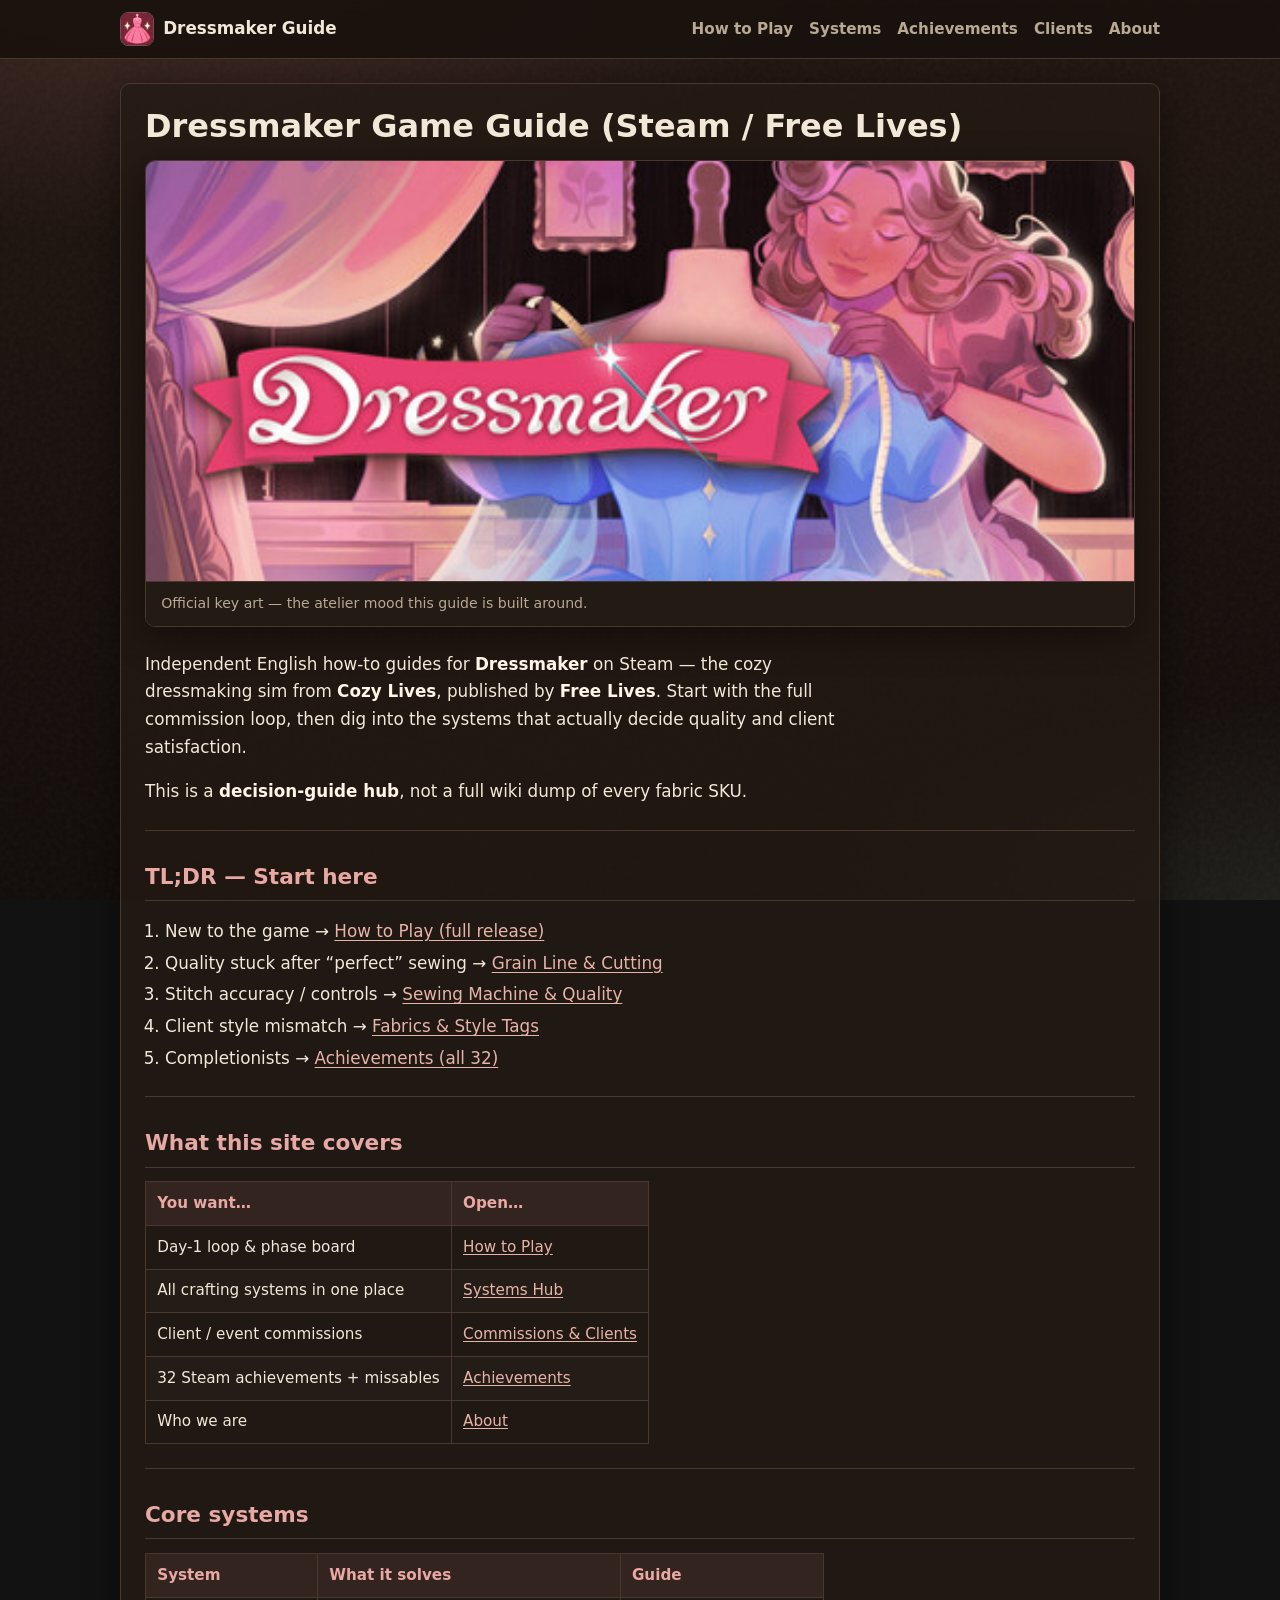
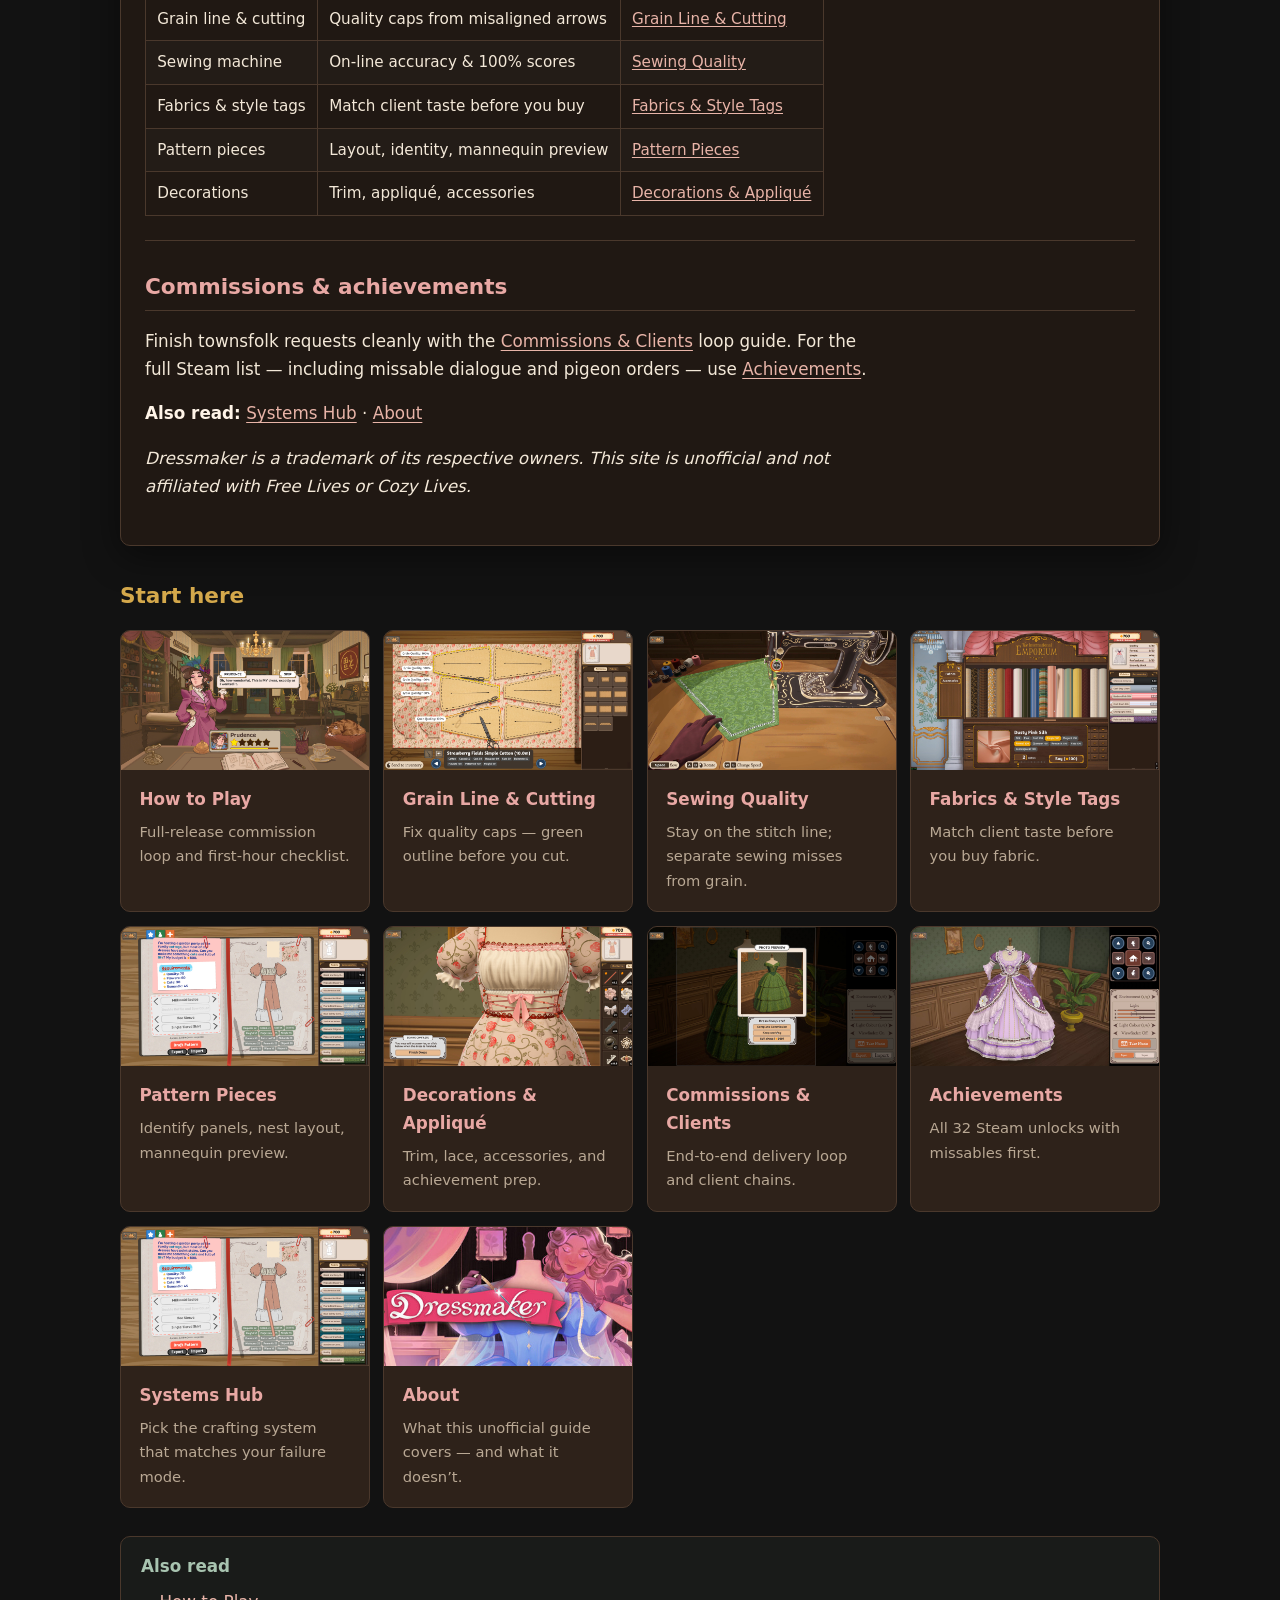
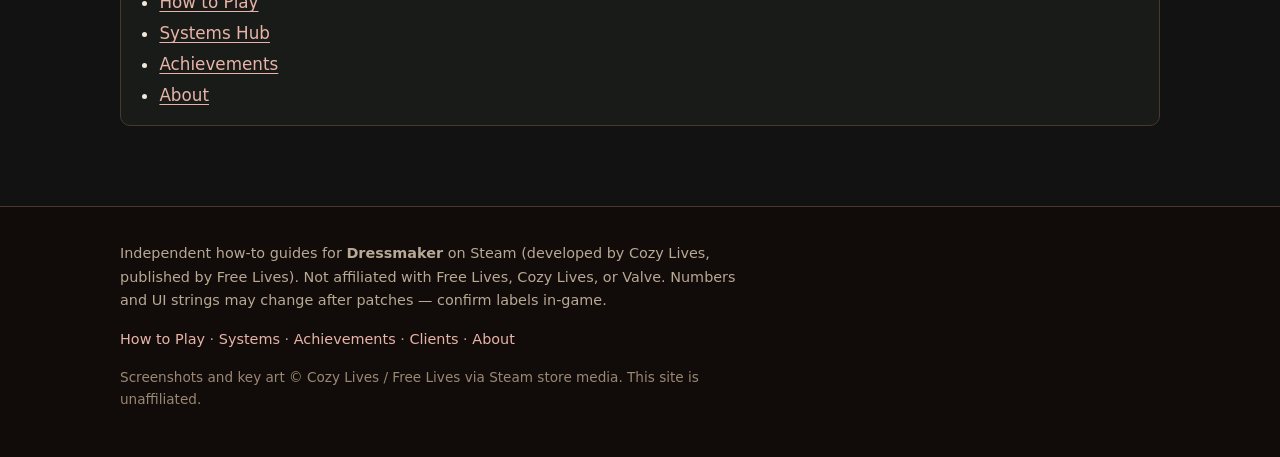
==== index.html @ 1a411343 "Publish Dressmaker Guide Day0 static site 11 content pages + assets for Cloudflare Pages (root outpu" ====
<!DOCTYPE html>

<html lang="en">
<head>
<meta charset="utf-8"/>
<meta content="width=device-width, initial-scale=1" name="viewport"/>
<title>Dressmaker Game Guide — How to Play, Grain, Quality &amp; Achievements (Steam)</title>
<meta content="Independent English how-to guides for Dressmaker on Steam (Free Lives / Cozy Lives): commission loop, grain, sewing quality, fabrics, patterns, decorations, and all 32 achievements." name="description"/>
<link href="https://dressmaker.local/" rel="canonical"/>
<meta content="Dressmaker Game Guide — How to Play, Grain, Quality &amp; Achievements (Steam)" property="og:title"/>
<meta content="Independent English how-to guides for Dressmaker on Steam (Free Lives / Cozy Lives): commission loop, grain, sewing quality, fabrics, patterns, decorations, and all 32 achievements." property="og:description"/>
<meta content="website" property="og:type"/>
<meta content="https://dressmaker.local/" property="og:url"/>
<meta content="summary" name="twitter:card"/>
<meta content="Dressmaker Game Guide — How to Play, Grain, Quality &amp; Achievements (Steam)" name="twitter:title"/>
<meta content="Independent English how-to guides for Dressmaker on Steam (Free Lives / Cozy Lives): commission loop, grain, sewing quality, fabrics, patterns, decorations, and all 32 achievements." name="twitter:description"/>
<meta content="index, follow" name="robots"/>
<link rel="icon" href="/favicon.ico" sizes="any"/>
<link rel="icon" type="image/png" sizes="32x32" href="/assets/favicon-32.png"/>
<link rel="icon" type="image/png" sizes="16x16" href="/assets/favicon-16.png"/>
<link rel="apple-touch-icon" href="/apple-touch-icon.png"/>
<link href="assets/site.css" rel="stylesheet"/>
<script type="application/ld+json">{"@context":"https://schema.org","@type":"WebPage","name":"Dressmaker Game Guide — How to Play, Grain, Quality & Achievements (Steam)","description":"Independent English how-to guides for Dressmaker on Steam (Free Lives / Cozy Lives): commission loop, grain, sewing quality, fabrics, patterns, decorations, and all 32 achievements.","url":"https://dressmaker.local/","isPartOf":{"@type":"WebSite","name":"Dressmaker Guide","url":"https://dressmaker.local/"}}</script>
</head>
<body>
<a class="skip-link" href="#main">Skip to content</a>
<header class="site-header">
<div class="header-inner">
<a class="brand" href="/">
<img class="brand-mark" src="/assets/brand-mark.png" alt="" width="34" height="34" />
<span class="brand-name">Dressmaker Guide</span>
</a>
<input aria-hidden="true" class="nav-toggle" id="nav-toggle" type="checkbox"/>
<label aria-label="Menu" class="nav-toggle-btn" for="nav-toggle"><span></span></label>
<nav aria-label="Primary" class="primary-nav">
<a href="/dressmaker-how-to-play/">How to Play</a>
<a href="/dressmaker-systems/">Systems</a>
<a href="/dressmaker-achievements/">Achievements</a>
<a href="/dressmaker-commissions-clients/">Clients</a>
<a href="/about/">About</a>
</nav>
</div>
</header>
<main class="site-main home-main" id="main">
<article class="guide">
<h1>Dressmaker Game Guide (Steam / Free Lives)</h1><figure class="scene-figure">
<img alt="Dressmaker key art: a dressmaker measures a shimmering blue gown on a wooden mannequin in a cozy atelier" decoding="async" height="1080" loading="eager" src="/assets/media/header-keyart.jpg" width="1920"/>
<figcaption>Official key art — the atelier mood this guide is built around.</figcaption>
</figure>
<p>Independent English how-to guides for <strong>Dressmaker</strong> on Steam — the cozy dressmaking sim from <strong>Cozy Lives</strong>, published by <strong>Free Lives</strong>. Start with the full commission loop, then dig into the systems that actually decide quality and client satisfaction.</p>
<p>This is a <strong>decision-guide hub</strong>, not a full wiki dump of every fabric SKU.</p>
<hr/>
<h2>TL;DR — Start here</h2>
<ol>
<li>New to the game → <a href="/dressmaker-how-to-play/">How to Play (full release)</a></li>
<li>Quality stuck after “perfect” sewing → <a href="/dressmaker-grain-line-cutting/">Grain Line &amp; Cutting</a></li>
<li>Stitch accuracy / controls → <a href="/dressmaker-sewing-quality/">Sewing Machine &amp; Quality</a></li>
<li>Client style mismatch → <a href="/dressmaker-fabrics-style-tags/">Fabrics &amp; Style Tags</a></li>
<li>Completionists → <a href="/dressmaker-achievements/">Achievements (all 32)</a></li>
</ol>
<hr/>
<h2>What this site covers</h2>
<table>
<thead>
<tr>
<th>You want…</th>
<th>Open…</th>
</tr>
</thead>
<tbody>
<tr>
<td>Day-1 loop &amp; phase board</td>
<td><a href="/dressmaker-how-to-play/">How to Play</a></td>
</tr>
<tr>
<td>All crafting systems in one place</td>
<td><a href="/dressmaker-systems/">Systems Hub</a></td>
</tr>
<tr>
<td>Client / event commissions</td>
<td><a href="/dressmaker-commissions-clients/">Commissions &amp; Clients</a></td>
</tr>
<tr>
<td>32 Steam achievements + missables</td>
<td><a href="/dressmaker-achievements/">Achievements</a></td>
</tr>
<tr>
<td>Who we are</td>
<td><a href="/about/">About</a></td>
</tr>
</tbody>
</table>
<hr/>
<h2>Core systems</h2>
<table>
<thead>
<tr>
<th>System</th>
<th>What it solves</th>
<th>Guide</th>
</tr>
</thead>
<tbody>
<tr>
<td>Grain line &amp; cutting</td>
<td>Quality caps from misaligned arrows</td>
<td><a href="/dressmaker-grain-line-cutting/">Grain Line &amp; Cutting</a></td>
</tr>
<tr>
<td>Sewing machine</td>
<td>On-line accuracy &amp; 100% scores</td>
<td><a href="/dressmaker-sewing-quality/">Sewing Quality</a></td>
</tr>
<tr>
<td>Fabrics &amp; style tags</td>
<td>Match client taste before you buy</td>
<td><a href="/dressmaker-fabrics-style-tags/">Fabrics &amp; Style Tags</a></td>
</tr>
<tr>
<td>Pattern pieces</td>
<td>Layout, identity, mannequin preview</td>
<td><a href="/dressmaker-pattern-pieces/">Pattern Pieces</a></td>
</tr>
<tr>
<td>Decorations</td>
<td>Trim, appliqué, accessories</td>
<td><a href="/dressmaker-decorations-applique/">Decorations &amp; Appliqué</a></td>
</tr>
</tbody>
</table>
<hr/>
<h2>Commissions &amp; achievements</h2>
<p>Finish townsfolk requests cleanly with the <a href="/dressmaker-commissions-clients/">Commissions &amp; Clients</a> loop guide. For the full Steam list — including missable dialogue and pigeon orders — use <a href="/dressmaker-achievements/">Achievements</a>.</p>
<p><strong>Also read:</strong> <a href="/dressmaker-systems/">Systems Hub</a> · <a href="/about/">About</a></p>
<p><em>Dressmaker is a trademark of its respective owners. This site is unofficial and not affiliated with Free Lives or Cozy Lives.</em></p>
</article>
<section aria-label="Start here" class="start-here">
<h2 class="section-title">Start here</h2>
<div class="start-grid">
<a class="start-card" href="/dressmaker-how-to-play/"><span class="card-thumb"><img alt="" height="360" loading="lazy" src="/assets/media/ss-atelier-client.jpg" width="640"/></span><span class="card-body"><h3>How to Play</h3><p>Full-release commission loop and first-hour checklist.</p></span></a>
<a class="start-card" href="/dressmaker-grain-line-cutting/"><span class="card-thumb"><img alt="" height="360" loading="lazy" src="/assets/media/ss-cutting-table.jpg" width="640"/></span><span class="card-body"><h3>Grain Line &amp; Cutting</h3><p>Fix quality caps — green outline before you cut.</p></span></a>
<a class="start-card" href="/dressmaker-sewing-quality/"><span class="card-thumb"><img alt="" height="360" loading="lazy" src="/assets/media/ss-sewing-machine.jpg" width="640"/></span><span class="card-body"><h3>Sewing Quality</h3><p>Stay on the stitch line; separate sewing misses from grain.</p></span></a>
<a class="start-card" href="/dressmaker-fabrics-style-tags/"><span class="card-thumb"><img alt="" height="360" loading="lazy" src="/assets/media/ss-fabric-shop.jpg" width="640"/></span><span class="card-body"><h3>Fabrics &amp; Style Tags</h3><p>Match client taste before you buy fabric.</p></span></a>
<a class="start-card" href="/dressmaker-pattern-pieces/"><span class="card-thumb"><img alt="" height="360" loading="lazy" src="/assets/media/ss-sketchbook.jpg" width="640"/></span><span class="card-body"><h3>Pattern Pieces</h3><p>Identify panels, nest layout, mannequin preview.</p></span></a>
<a class="start-card" href="/dressmaker-decorations-applique/"><span class="card-thumb"><img alt="" height="360" loading="lazy" src="/assets/media/ss-decorations.jpg" width="640"/></span><span class="card-body"><h3>Decorations &amp; Appliqué</h3><p>Trim, lace, accessories, and achievement prep.</p></span></a>
<a class="start-card" href="/dressmaker-commissions-clients/"><span class="card-thumb"><img alt="" height="360" loading="lazy" src="/assets/media/ss-dress-complete.jpg" width="640"/></span><span class="card-body"><h3>Commissions &amp; Clients</h3><p>End-to-end delivery loop and client chains.</p></span></a>
<a class="start-card" href="/dressmaker-achievements/"><span class="card-thumb"><img alt="" height="360" loading="lazy" src="/assets/media/ss-mannequin-festive.jpg" width="640"/></span><span class="card-body"><h3>Achievements</h3><p>All 32 Steam unlocks with missables first.</p></span></a>
<a class="start-card" href="/dressmaker-systems/"><span class="card-thumb"><img alt="" height="360" loading="lazy" src="/assets/media/ss-sketchbook.jpg" width="640"/></span><span class="card-body"><h3>Systems Hub</h3><p>Pick the crafting system that matches your failure mode.</p></span></a>
<a class="start-card" href="/about/"><span class="card-thumb"><img alt="" height="360" loading="lazy" src="/assets/media/header-keyart.jpg" width="640"/></span><span class="card-body"><h3>About</h3><p>What this unofficial guide covers — and what it doesn’t.</p></span></a>
</div>
</section>
<aside aria-label="Also read" class="related">
<h2 class="related-title">Also read</h2>
<ul>
<li><a href="/dressmaker-how-to-play/">How to Play</a></li>
<li><a href="/dressmaker-systems/">Systems Hub</a></li>
<li><a href="/dressmaker-achievements/">Achievements</a></li>
<li><a href="/about/">About</a></li>
</ul>
</aside>
</main>
<footer class="site-footer">
<div class="footer-inner">
<p class="footer-disclaimer">
        Independent how-to guides for <strong>Dressmaker</strong> on Steam
        (developed by Cozy Lives, published by Free Lives).
        Not affiliated with Free Lives, Cozy Lives, or Valve.
        Numbers and UI strings may change after patches — confirm labels in-game.
      </p>
<p class="footer-links">
<a href="/dressmaker-how-to-play/">How to Play</a> ·
        <a href="/dressmaker-systems/">Systems</a> ·
        <a href="/dressmaker-achievements/">Achievements</a> ·
        <a href="/dressmaker-commissions-clients/">Clients</a> ·
        <a href="/about/">About</a>
</p>
<p class="footer-media">Screenshots and key art © Cozy Lives / Free Lives via Steam store media. This site is unaffiliated.</p>
</div>
</footer>
</body>
</html>
---- assets/site.css ----
/* Dressmaker Guide — cozy sewing atelier chrome (sampled from Steam media) */
:root {
  color-scheme: dark;
  --font: system-ui, -apple-system, "Segoe UI", Roboto, "Helvetica Neue", Arial, sans-serif;
  --mono: ui-monospace, "SF Mono", Consolas, monospace;
  /* Warm wood atelier night */
  --bg: #1a120e;
  --bg-elev: #241a14;
  --surface: #2e221a;
  /* Cream / linen text */
  --text: #f3e8d8;
  --muted: #b9a894;
  /* Wood trim */
  --border: #4a382c;
  /* Dusty rose / coral fabric */
  --accent: #c4787a;
  --accent-soft: #e8a8a4;
  /* Soft sage / plant / thread */
  --thread: #6f8f78;
  --thread-hot: #a8c4b0;
  /* Soft gold / brass / pin */
  --pin: #d4a84b;
  --gold: #c9a86c;
  --link: #e8b4a8;
  --link-hover: #ffd4c8;
  --radius: 10px;
  --wide: 1080px;
  --pad: 1.25rem;
  --header-h: 3.5rem;
  --shadow: 0 10px 36px rgba(0, 0, 0, 0.45);
}

*, *::before, *::after { box-sizing: border-box; }
html { scroll-behavior: smooth; }

body {
  margin: 0;
  font-family: var(--font);
  font-size: 1.05rem;
  line-height: 1.65;
  color: var(--text);
  background:
    radial-gradient(ellipse 100% 70% at 12% -10%, rgba(196, 120, 122, 0.22), transparent 52%),
    radial-gradient(ellipse 80% 50% at 100% 100%, rgba(111, 143, 120, 0.14), transparent 45%),
    linear-gradient(180deg, #221610 0%, var(--bg) 42%, #120c0a 100%);
  background-attachment: fixed;
  min-height: 100vh;
  -webkit-font-smoothing: antialiased;
}

/* soft linen grain */
body::before {
  content: "";
  position: fixed;
  inset: 0;
  pointer-events: none;
  z-index: 0;
  opacity: 0.04;
  background-image: url("data:image/svg+xml,%3Csvg viewBox='0 0 200 200' xmlns='http://www.w3.org/2000/svg'%3E%3Cfilter id='n'%3E%3CfeTurbulence type='fractalNoise' baseFrequency='0.85' numOctaves='4' stitchTiles='stitch'/%3E%3C/filter%3E%3Crect width='100%25' height='100%25' filter='url(%23n)'/%3E%3C/svg%3E");
}
body > * { position: relative; z-index: 1; }

a { color: var(--link); text-underline-offset: 0.15em; }
a:hover { color: var(--link-hover); }

.visually-hidden {
  position: absolute; width: 1px; height: 1px; padding: 0; margin: -1px;
  overflow: hidden; clip: rect(0,0,0,0); white-space: nowrap; border: 0;
}

.skip-link {
  position: absolute; left: 0.75rem; top: -3rem; z-index: 100;
  padding: 0.5rem 0.85rem; background: var(--pin); color: #1a1008;
  font-weight: 700; text-decoration: none; border-radius: 4px;
}
.skip-link:focus { top: 0.75rem; }

.site-header {
  position: sticky; top: 0; z-index: 50;
  background: rgba(26, 18, 14, 0.92);
  border-bottom: 1px solid var(--border);
  backdrop-filter: blur(10px);
}
.header-inner {
  max-width: var(--wide);
  margin: 0 auto;
  padding: 0.75rem var(--pad);
  display: flex; align-items: center; gap: 1rem; flex-wrap: wrap;
}
.brand {
  display: inline-flex; align-items: center; gap: 0.55rem;
  text-decoration: none; color: var(--text); font-weight: 700;
}
img.brand-mark {
  width: 2.15rem; height: 2.15rem; border-radius: 8px;
  display: block; object-fit: cover;
  border: 1px solid #7a4a52;
}
.brand-mark {
  display: inline-grid; place-items: center;
  width: 2.15rem; height: 2.15rem; border-radius: 8px;
  overflow: hidden;
  background: linear-gradient(145deg, #6a3a42, #2a1820);
  color: var(--accent-soft); font-size: 0.72rem; letter-spacing: 0.04em;
  border: 1px solid #7a4a52; font-weight: 800;
}
.brand-mark img {
  width: 100%; height: 100%; object-fit: cover; display: block;
}
.brand-name { font-size: 1.05rem; }

.primary-nav {
  display: flex; flex-wrap: wrap; gap: 0.35rem 1rem;
  margin-left: auto;
}
.primary-nav a {
  color: var(--muted); text-decoration: none; font-weight: 600; font-size: 0.95rem;
}
.primary-nav a:hover, .primary-nav a.is-active { color: var(--accent-soft); }

/* Checkbox kept visually hidden so :checked ~ .primary-nav works */
.nav-toggle {
  position: absolute;
  width: 1px; height: 1px; padding: 0; margin: -1px;
  overflow: hidden; clip: rect(0, 0, 0, 0);
  white-space: nowrap; border: 0; opacity: 0;
}
.nav-toggle-btn {
  display: none;
  margin-left: auto;
  cursor: pointer;
  width: 2.5rem; height: 2.5rem;
  padding: 0;
  border: 1px solid var(--border);
  border-radius: 8px;
  background: var(--surface);
  align-items: center;
  justify-content: center;
  flex-shrink: 0;
}
.nav-toggle-btn span,
.nav-toggle-btn span::before,
.nav-toggle-btn span::after {
  display: block; width: 1.15rem; height: 2px;
  background: var(--text); border-radius: 1px;
  position: relative;
}
.nav-toggle-btn span::before,
.nav-toggle-btn span::after {
  content: ""; position: absolute; left: 0;
}
.nav-toggle-btn span::before { top: -6px; }
.nav-toggle-btn span::after { top: 6px; }

@media (max-width: 720px) {
  .header-inner {
    flex-wrap: wrap;
    align-items: center;
  }
  .brand { flex: 0 1 auto; min-width: 0; }
  .nav-toggle-btn { display: inline-flex; margin-left: auto; }
  .primary-nav {
    display: none;
    order: 3;
    flex-direction: column;
    flex-basis: 100%;
    width: 100%;
    max-width: 100%;
    margin-left: 0;
    margin-right: 0;
    gap: 0;
    padding: 0.35rem 0 0.5rem;
    border-top: 1px solid var(--border);
    background: var(--bg-elev);
    border-radius: 0 0 var(--radius) var(--radius);
  }
  .primary-nav a {
    display: block;
    width: 100%;
    padding: 0.85rem var(--pad);
    border-bottom: 1px solid var(--border);
    border-radius: 0;
  }
  .primary-nav a:last-child { border-bottom: none; }
  .primary-nav a:hover { background: var(--surface); }
  .nav-toggle:checked ~ .primary-nav { display: flex; }
  .scene-figure img { max-height: 260px; }
}


.site-main {
  max-width: var(--wide);
  margin: 0 auto;
  padding: 1.5rem var(--pad) 3rem;
}

.breadcrumbs {
  font-size: 0.88rem;
  color: var(--muted);
  margin-bottom: 0.85rem;
}
.breadcrumbs a { color: var(--muted); text-decoration: none; }
.breadcrumbs a:hover { color: var(--link); }
.bc-sep { margin: 0 0.4rem; opacity: 0.6; }

.guide {
  background: rgba(36, 26, 20, 0.78);
  border: 1px solid var(--border);
  border-radius: var(--radius);
  padding: 1.35rem 1.5rem 1.75rem;
  box-shadow: var(--shadow);
}
.guide h1 {
  margin: 0 0 0.85rem;
  font-size: clamp(1.55rem, 3vw, 2rem);
  line-height: 1.25;
  color: var(--text);
}
.guide h2 {
  margin: 1.75rem 0 0.75rem;
  font-size: 1.35rem;
  color: var(--accent-soft);
  border-bottom: 1px solid var(--border);
  padding-bottom: 0.35rem;
}
.guide h3 {
  margin: 1.35rem 0 0.5rem;
  font-size: 1.12rem;
  color: var(--thread-hot);
}
.guide p, .guide li { color: var(--text); max-width: 68ch; }
.guide ul, .guide ol { padding-left: 1.25rem; }
.guide li + li { margin-top: 0.25rem; }
.guide strong { color: #fff4e8; }

.guide table {
  width: 100%;
  border-collapse: collapse;
  margin: 0.85rem 0 1.1rem;
  font-size: 0.95rem;
  overflow-x: auto;
  display: block;
}
.guide thead { background: rgba(196, 120, 122, 0.12); }
.guide th, .guide td {
  border: 1px solid var(--border);
  padding: 0.55rem 0.7rem;
  text-align: left;
  vertical-align: top;
  min-width: 6rem;
}
.guide th { color: var(--accent-soft); font-weight: 700; }
.guide tr:nth-child(even) td { background: rgba(255,255,255,0.02); }

.guide hr {
  border: 0;
  border-top: 1px solid var(--border);
  margin: 1.5rem 0;
}
.guide blockquote {
  margin: 1rem 0;
  padding: 0.65rem 1rem;
  border-left: 3px solid var(--accent);
  background: rgba(196, 120, 122, 0.08);
  color: var(--muted);
}

/* —— Scene figure (GK2 pattern, Dressmaker tokens) —— */
.scene-figure {
  margin: 0 0 1.5rem;
  border: 1px solid var(--border);
  border-radius: 10px;
  overflow: hidden;
  background: #120c0a;
  box-shadow: var(--shadow);
}
.scene-figure img {
  width: 100%; height: auto; max-height: 420px;
  object-fit: cover; object-position: center;
  display: block;
}
.scene-figure figcaption {
  margin: 0;
  padding: 0.65rem 0.95rem;
  font-size: 0.88rem;
  color: var(--muted);
  background: var(--bg-elev);
  border-top: 1px solid var(--border);
}

.section-title {
  margin: 2rem 0 1rem;
  font-size: 1.35rem;
  color: var(--pin);
}

/* Card grid with thumbs */
.card-grid, .start-grid {
  display: grid;
  grid-template-columns: repeat(auto-fill, minmax(240px, 1fr));
  gap: 0.85rem;
}
.card, .start-card {
  display: block;
  text-decoration: none;
  color: inherit;
  background: var(--surface);
  border: 1px solid var(--border);
  border-radius: var(--radius);
  padding: 0;
  overflow: hidden;
  transition: border-color 0.15s, transform 0.15s;
}
.card:hover, .start-card:hover {
  border-color: var(--accent);
  transform: translateY(-2px);
  color: inherit;
}
.card-thumb {
  display: block;
  aspect-ratio: 16 / 9;
  overflow: hidden;
  background: #120c0a;
}
.card-thumb img {
  width: 100%; height: 100%;
  object-fit: cover; display: block;
}
.card-body, .start-card .card-body {
  display: block;
  padding: 1rem 1.15rem 1.15rem;
}
.start-card h3, .card h3 {
  margin: 0 0 0.4rem;
  font-size: 1.05rem;
  color: var(--accent-soft);
}
.start-card p, .card p {
  margin: 0;
  font-size: 0.92rem;
  color: var(--muted);
}
/* legacy start-card without thumb still pads */
.start-card:not(:has(.card-thumb)) {
  padding: 1rem 1.1rem;
}

.related {
  margin-top: 1.75rem;
  padding: 1rem 1.25rem;
  background: rgba(111, 143, 120, 0.08);
  border: 1px solid var(--border);
  border-radius: var(--radius);
}
.related-title {
  margin: 0 0 0.5rem;
  font-size: 1.05rem;
  color: var(--thread-hot);
}
.related ul { margin: 0; padding-left: 1.15rem; }
.related li + li { margin-top: 0.2rem; }

.site-footer {
  border-top: 1px solid var(--border);
  background: rgba(18, 12, 10, 0.92);
  margin-top: 2rem;
}
.footer-inner {
  max-width: var(--wide);
  margin: 0 auto;
  padding: 1.5rem var(--pad) 2.25rem;
  color: var(--muted);
  font-size: 0.9rem;
}
.footer-links a { color: var(--link); text-decoration: none; }
.footer-links a:hover { color: var(--link-hover); }
.footer-disclaimer, .footer-media { margin: 0.65rem 0; max-width: 70ch; }
.footer-media { font-size: 0.85rem; color: #9a8874; }

@media (max-width: 560px) {
  .guide { padding: 1rem 0.95rem 1.25rem; }
  .guide table { font-size: 0.88rem; }
}

/* Brand mark image (user-supplied dress icon) */
img.brand-mark {
  width: 2.15rem;
  height: 2.15rem;
  border-radius: 8px;
  display: block;
  object-fit: cover;
  border: 1px solid #7a4a52;
  background: #2a1820;
}
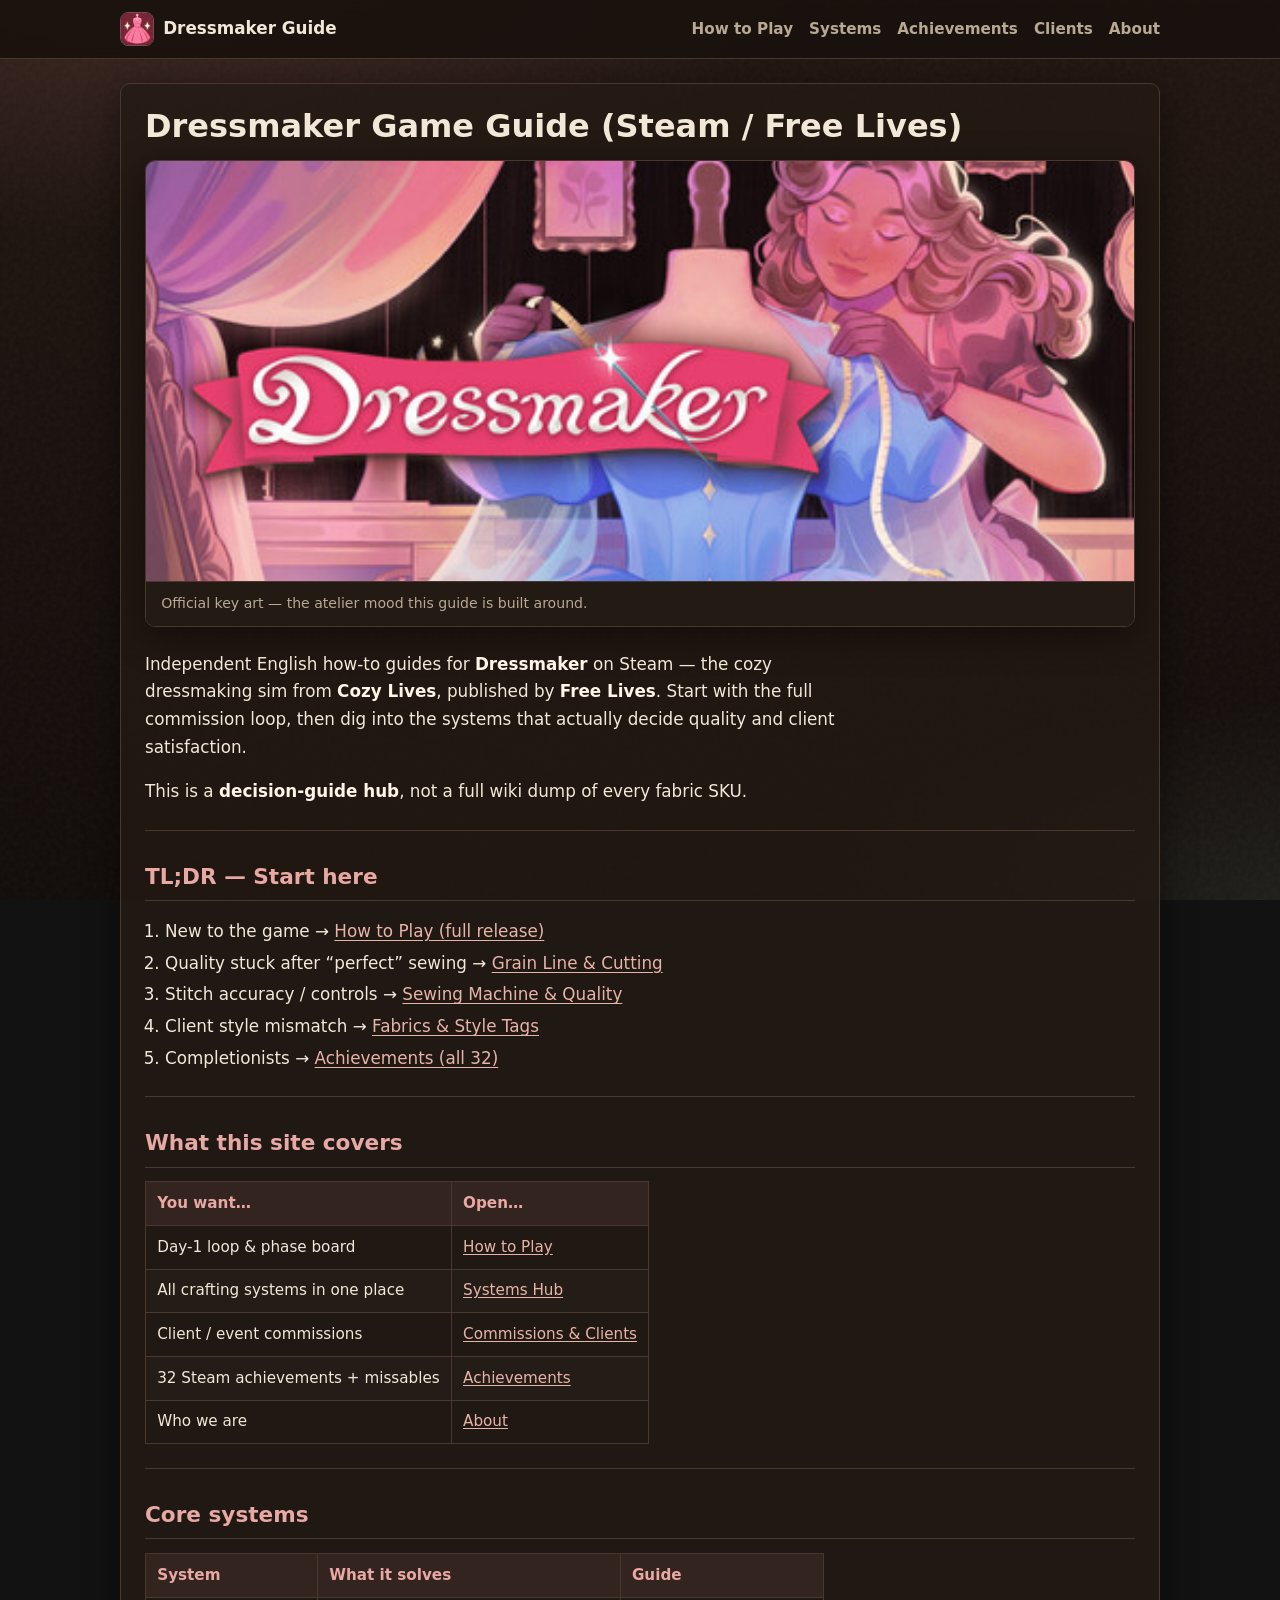
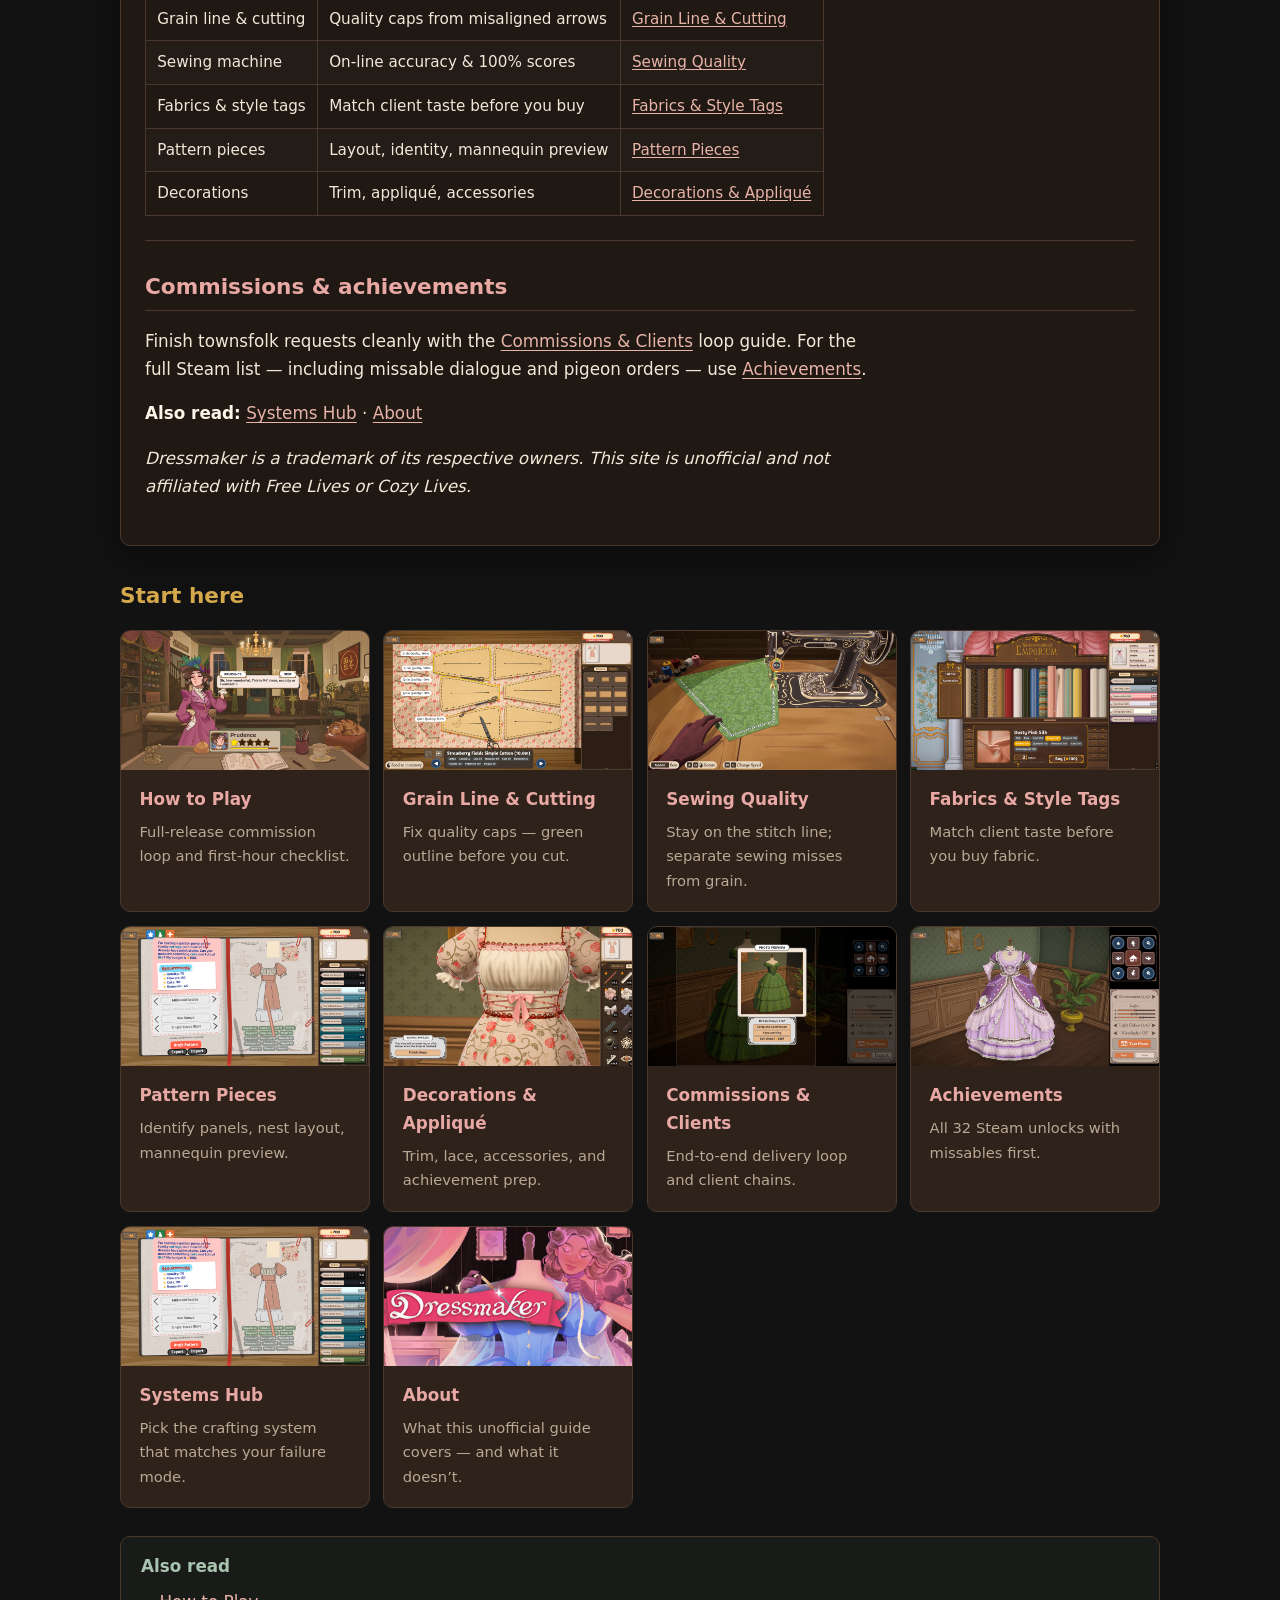
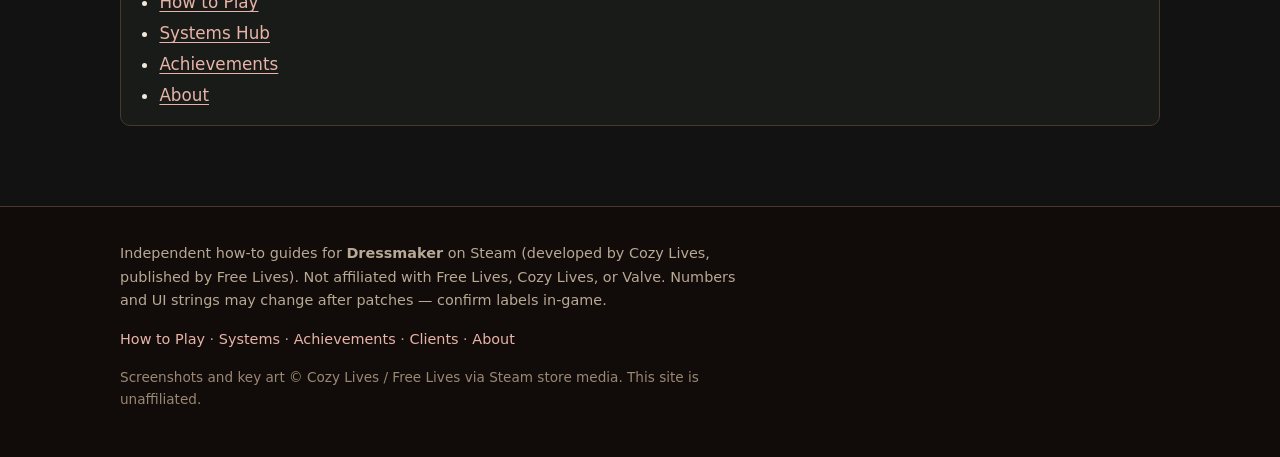
==== commit 704f7cdb: "Point canonicals, sitemap, and robots to pages.dev host Host: dressmaker-guide-2yi.pages.dev (no cus" ====
--- a/index.html
+++ b/index.html
@@ -6,11 +6,11 @@
 <meta content="width=device-width, initial-scale=1" name="viewport"/>
 <title>Dressmaker Game Guide — How to Play, Grain, Quality &amp; Achievements (Steam)</title>
 <meta content="Independent English how-to guides for Dressmaker on Steam (Free Lives / Cozy Lives): commission loop, grain, sewing quality, fabrics, patterns, decorations, and all 32 achievements." name="description"/>
-<link href="https://dressmaker.local/" rel="canonical"/>
+<link href="https://dressmaker-guide-2yi.pages.dev/" rel="canonical"/>
 <meta content="Dressmaker Game Guide — How to Play, Grain, Quality &amp; Achievements (Steam)" property="og:title"/>
 <meta content="Independent English how-to guides for Dressmaker on Steam (Free Lives / Cozy Lives): commission loop, grain, sewing quality, fabrics, patterns, decorations, and all 32 achievements." property="og:description"/>
 <meta content="website" property="og:type"/>
-<meta content="https://dressmaker.local/" property="og:url"/>
+<meta content="https://dressmaker-guide-2yi.pages.dev/" property="og:url"/>
 <meta content="summary" name="twitter:card"/>
 <meta content="Dressmaker Game Guide — How to Play, Grain, Quality &amp; Achievements (Steam)" name="twitter:title"/>
 <meta content="Independent English how-to guides for Dressmaker on Steam (Free Lives / Cozy Lives): commission loop, grain, sewing quality, fabrics, patterns, decorations, and all 32 achievements." name="twitter:description"/>
@@ -20,7 +20,7 @@
 <link rel="icon" type="image/png" sizes="16x16" href="/assets/favicon-16.png"/>
 <link rel="apple-touch-icon" href="/apple-touch-icon.png"/>
 <link href="assets/site.css" rel="stylesheet"/>
-<script type="application/ld+json">{"@context":"https://schema.org","@type":"WebPage","name":"Dressmaker Game Guide — How to Play, Grain, Quality & Achievements (Steam)","description":"Independent English how-to guides for Dressmaker on Steam (Free Lives / Cozy Lives): commission loop, grain, sewing quality, fabrics, patterns, decorations, and all 32 achievements.","url":"https://dressmaker.local/","isPartOf":{"@type":"WebSite","name":"Dressmaker Guide","url":"https://dressmaker.local/"}}</script>
+<script type="application/ld+json">{"@context":"https://schema.org","@type":"WebPage","name":"Dressmaker Game Guide — How to Play, Grain, Quality & Achievements (Steam)","description":"Independent English how-to guides for Dressmaker on Steam (Free Lives / Cozy Lives): commission loop, grain, sewing quality, fabrics, patterns, decorations, and all 32 achievements.","url":"https://dressmaker-guide-2yi.pages.dev/","isPartOf":{"@type":"WebSite","name":"Dressmaker Guide","url":"https://dressmaker-guide-2yi.pages.dev/"}}</script>
 </head>
 <body>
 <a class="skip-link" href="#main">Skip to content</a>
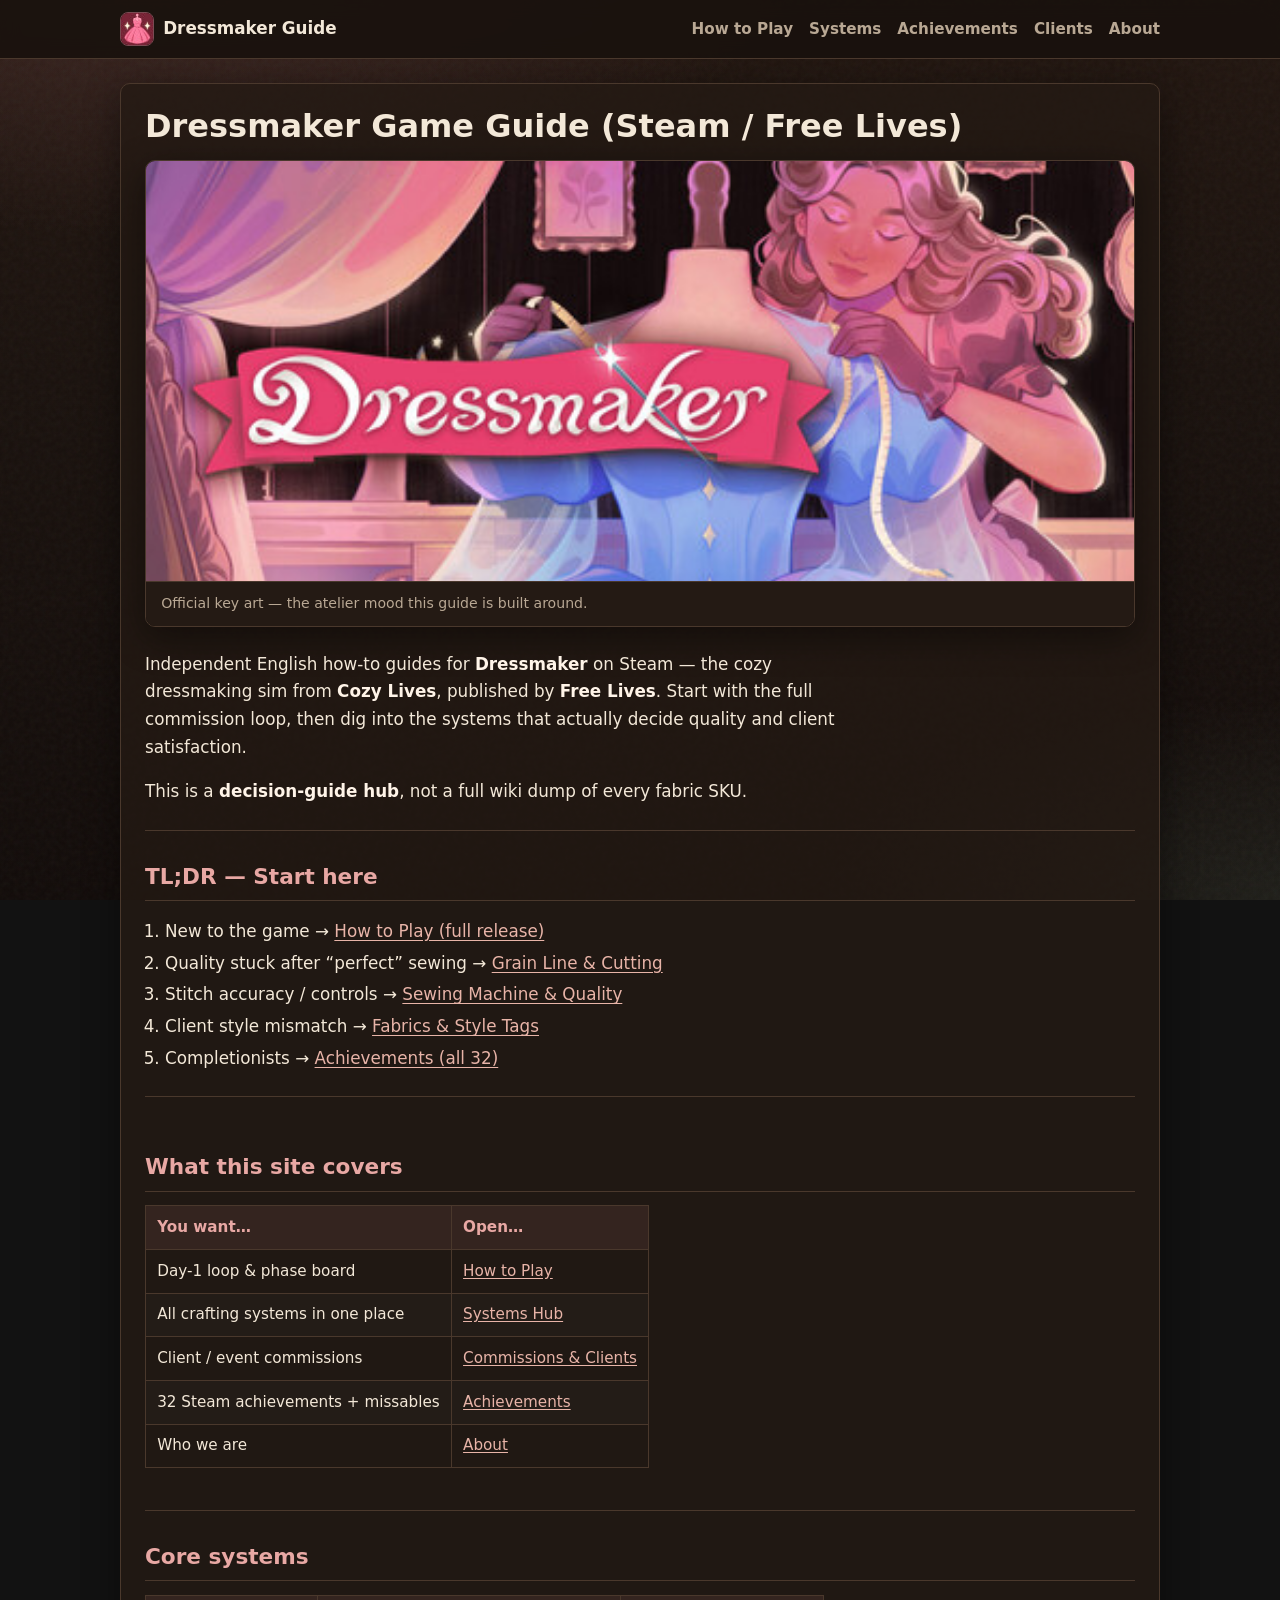
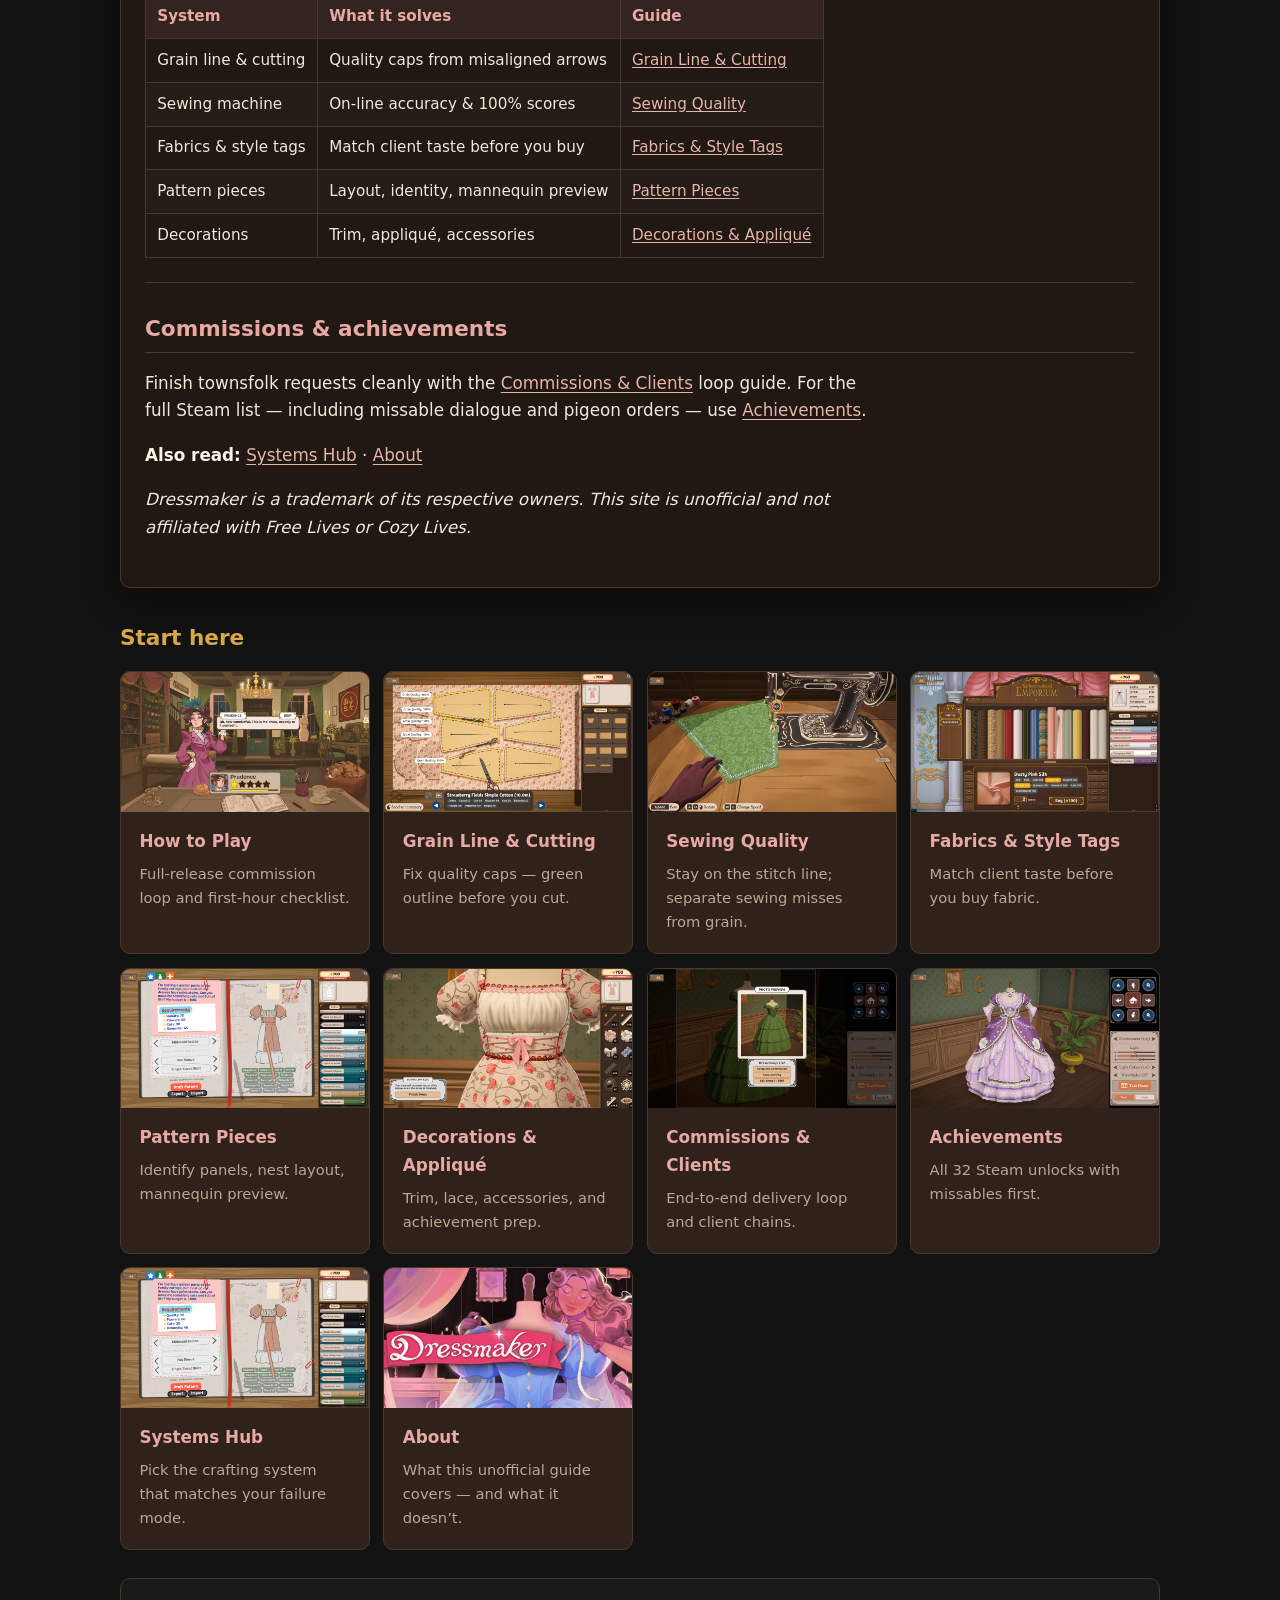
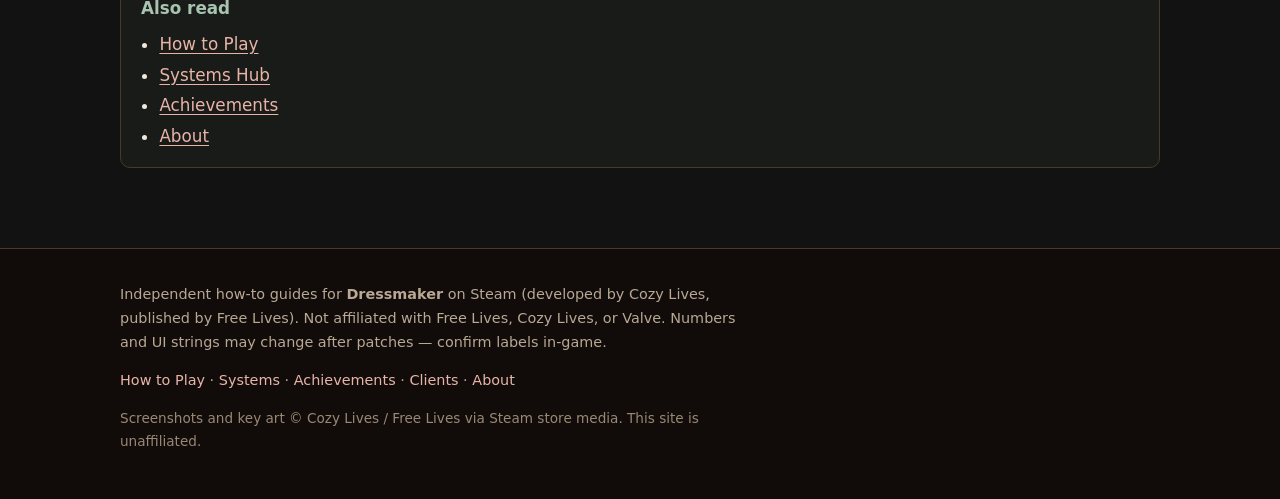
==== commit f221de30: "feat(ads): wire Adsterra placements (Dressmaker-only codes) on monetizable pages\n\n- 320×50 mobile " ====
--- a/index.html
+++ b/index.html
@@ -6,11 +6,11 @@
 <meta content="width=device-width, initial-scale=1" name="viewport"/>
 <title>Dressmaker Game Guide — How to Play, Grain, Quality &amp; Achievements (Steam)</title>
 <meta content="Independent English how-to guides for Dressmaker on Steam (Free Lives / Cozy Lives): commission loop, grain, sewing quality, fabrics, patterns, decorations, and all 32 achievements." name="description"/>
-<link href="https://dressmaker-guide-2yi.pages.dev/" rel="canonical"/>
+<link href="https://dressmakerguide.world/" rel="canonical"/>
 <meta content="Dressmaker Game Guide — How to Play, Grain, Quality &amp; Achievements (Steam)" property="og:title"/>
 <meta content="Independent English how-to guides for Dressmaker on Steam (Free Lives / Cozy Lives): commission loop, grain, sewing quality, fabrics, patterns, decorations, and all 32 achievements." property="og:description"/>
 <meta content="website" property="og:type"/>
-<meta content="https://dressmaker-guide-2yi.pages.dev/" property="og:url"/>
+<meta content="https://dressmakerguide.world/" property="og:url"/>
 <meta content="summary" name="twitter:card"/>
 <meta content="Dressmaker Game Guide — How to Play, Grain, Quality &amp; Achievements (Steam)" name="twitter:title"/>
 <meta content="Independent English how-to guides for Dressmaker on Steam (Free Lives / Cozy Lives): commission loop, grain, sewing quality, fabrics, patterns, decorations, and all 32 achievements." name="twitter:description"/>
@@ -20,7 +20,15 @@
 <link rel="icon" type="image/png" sizes="16x16" href="/assets/favicon-16.png"/>
 <link rel="apple-touch-icon" href="/apple-touch-icon.png"/>
 <link href="assets/site.css" rel="stylesheet"/>
-<script type="application/ld+json">{"@context":"https://schema.org","@type":"WebPage","name":"Dressmaker Game Guide — How to Play, Grain, Quality & Achievements (Steam)","description":"Independent English how-to guides for Dressmaker on Steam (Free Lives / Cozy Lives): commission loop, grain, sewing quality, fabrics, patterns, decorations, and all 32 achievements.","url":"https://dressmaker-guide-2yi.pages.dev/","isPartOf":{"@type":"WebSite","name":"Dressmaker Guide","url":"https://dressmaker-guide-2yi.pages.dev/"}}</script>
+<script type="application/ld+json">{"@context":"https://schema.org","@type":"WebPage","name":"Dressmaker Game Guide — How to Play, Grain, Quality & Achievements (Steam)","description":"Independent English how-to guides for Dressmaker on Steam (Free Lives / Cozy Lives): commission loop, grain, sewing quality, fabrics, patterns, decorations, and all 32 achievements.","url":"https://dressmakerguide.world/","isPartOf":{"@type":"WebSite","name":"Dressmaker Guide","url":"https://dressmakerguide.world/"}}</script>
+  <!-- Google tag (gtag.js) -->
+  <script async src="https://www.googletagmanager.com/gtag/js?id=G-6XLYS569NV"></script>
+  <script>
+    window.dataLayer = window.dataLayer || [];
+    function gtag(){dataLayer.push(arguments);}
+    gtag('js', new Date());
+    gtag('config', 'G-6XLYS569NV');
+  </script>
 </head>
 <body>
 <a class="skip-link" href="#main">Skip to content</a>
@@ -43,7 +51,18 @@
 </header>
 <main class="site-main home-main" id="main">
 <article class="guide">
-<h1>Dressmaker Game Guide (Steam / Free Lives)</h1><figure class="scene-figure">
+<h1>Dressmaker Game Guide (Steam / Free Lives)</h1><div class="ad-slot ad-slot--mobile-banner" aria-label="Advertisement"><div class="ad-inner">
+<script>
+  atOptions = {
+    'key' : '7dc2a7d8d0ec49631918a07e4b0a8697',
+    'format' : 'iframe',
+    'height' : 50,
+    'width' : 320,
+    'params' : {}
+  };
+</script>
+<script src="https://www.highrevenueformat.com/7dc2a7d8d0ec49631918a07e4b0a8697/invoke.js"></script>
+</div></div><figure class="scene-figure">
 <img alt="Dressmaker key art: a dressmaker measures a shimmering blue gown on a wooden mannequin in a cozy atelier" decoding="async" height="1080" loading="eager" src="/assets/media/header-keyart.jpg" width="1920"/>
 <figcaption>Official key art — the atelier mood this guide is built around.</figcaption>
 </figure>
@@ -58,7 +77,10 @@
 <li>Client style mismatch → <a href="/dressmaker-fabrics-style-tags/">Fabrics &amp; Style Tags</a></li>
 <li>Completionists → <a href="/dressmaker-achievements/">Achievements (all 32)</a></li>
 </ol>
-<hr/>
+<hr/><div class="ad-slot ad-slot--native" aria-label="Advertisement"><div class="ad-inner">
+<script async="async" data-cfasync="false" src="https://pl31557993.profitableratecpmnetwork.com/eead7edb0b6cac25b1589072ec5f826d/invoke.js"></script>
+<div id="container-eead7edb0b6cac25b1589072ec5f826d"></div>
+</div></div>
 <h2>What this site covers</h2>
 <table>
 <thead>
@@ -89,7 +111,18 @@
 <td><a href="/about/">About</a></td>
 </tr>
 </tbody>
-</table>
+</table><div class="ad-slot ad-slot--mpu" aria-label="Advertisement"><div class="ad-inner">
+<script>
+  atOptions = {
+    'key' : 'eb35e300da79fde0daa15b8e6d901dbc',
+    'format' : 'iframe',
+    'height' : 250,
+    'width' : 300,
+    'params' : {}
+  };
+</script>
+<script src="https://www.highrevenueformat.com/eb35e300da79fde0daa15b8e6d901dbc/invoke.js"></script>
+</div></div>
 <hr/>
 <h2>Core systems</h2>
 <table>
--- a/assets/site.css
+++ b/assets/site.css
@@ -392,3 +392,27 @@
   border: 1px solid #7a4a52;
   background: #2a1820;
 }
+
+/* —— Ad slots (minimal, centered, GK2/WARDOGS rhythm) —— */
+.ad-slot {
+  margin: 1rem auto;
+  display: flex;
+  align-items: center;
+  justify-content: center;
+  max-width: 100%;
+}
+.ad-slot .ad-inner {
+  display: inline-block;
+  line-height: 0;
+}
+.ad-slot--native {
+  margin: 1.25rem 0;
+}
+.ad-slot--mpu {
+  margin: 1rem 0;
+}
+/* Mobile banner shows only on small screens */
+.ad-slot--mobile-banner { display: block; }
+@media (min-width: 740px) {
+  .ad-slot--mobile-banner { display: none; }
+}
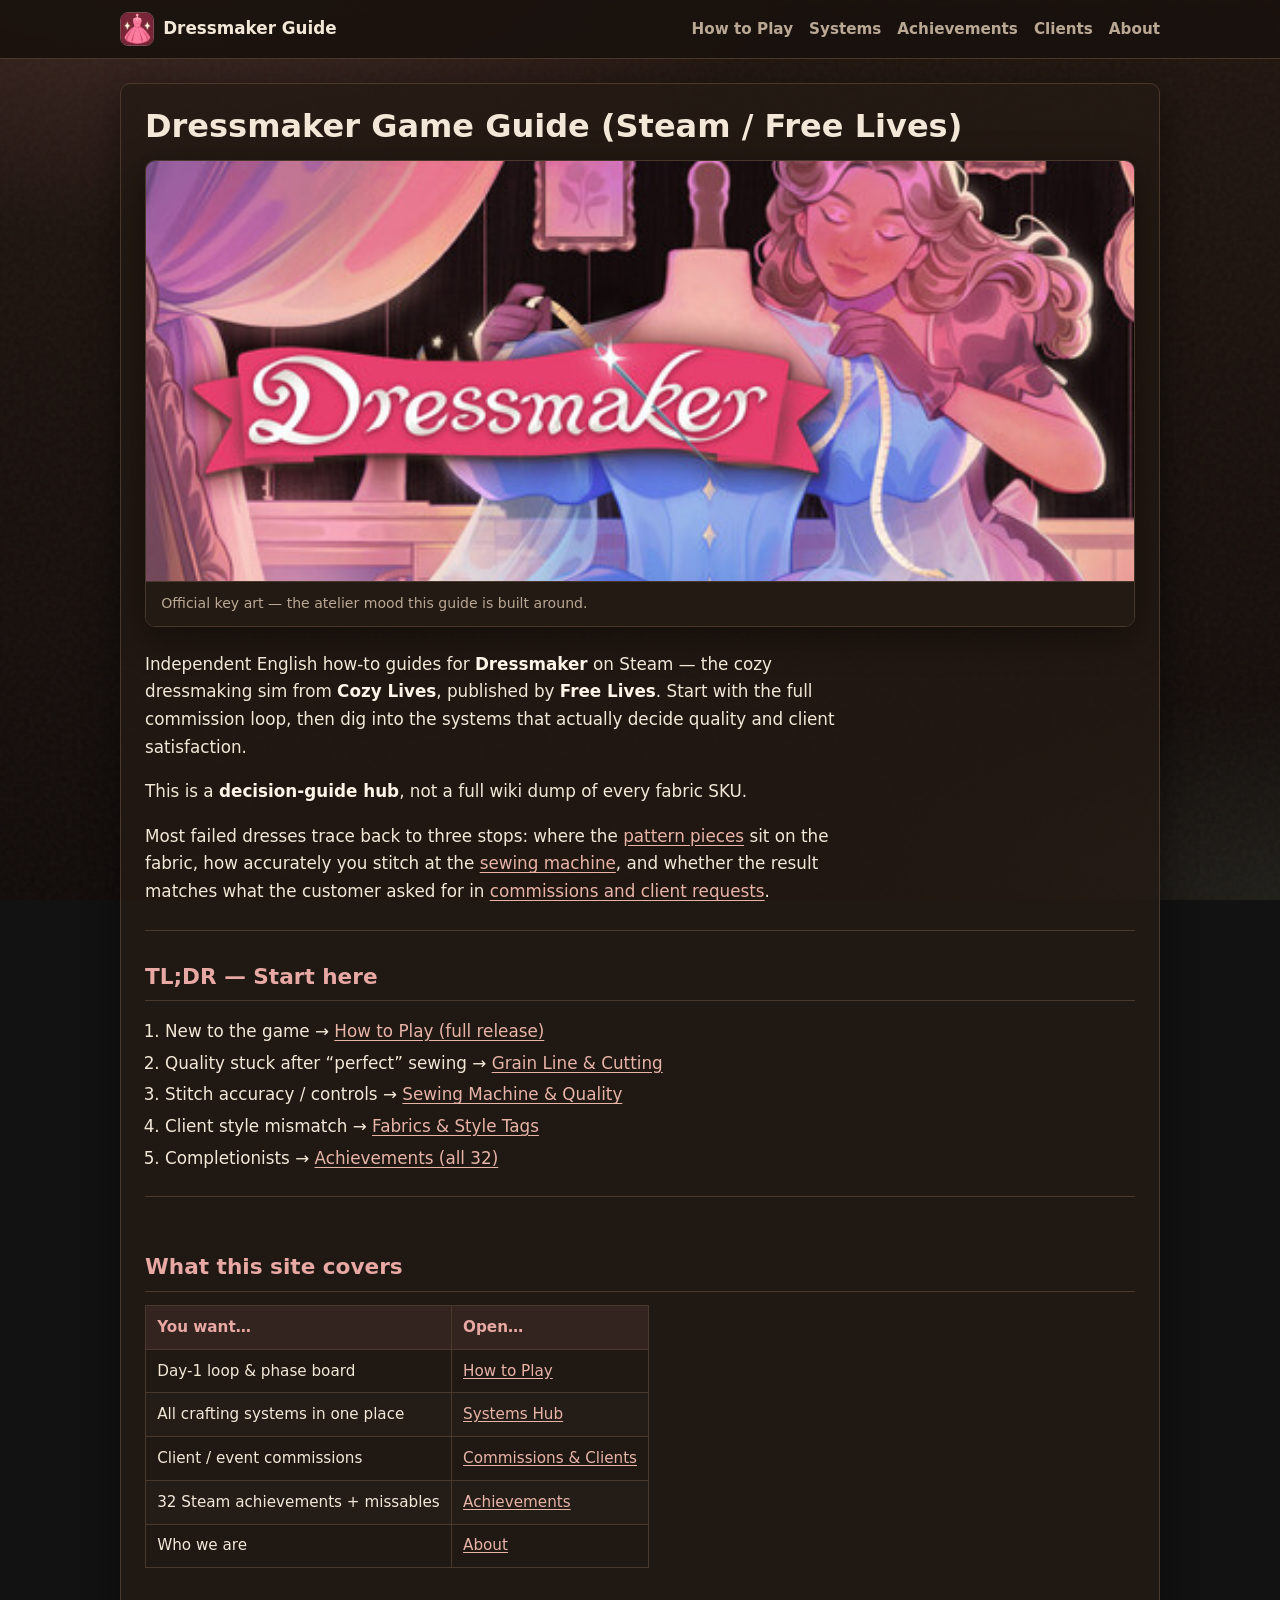
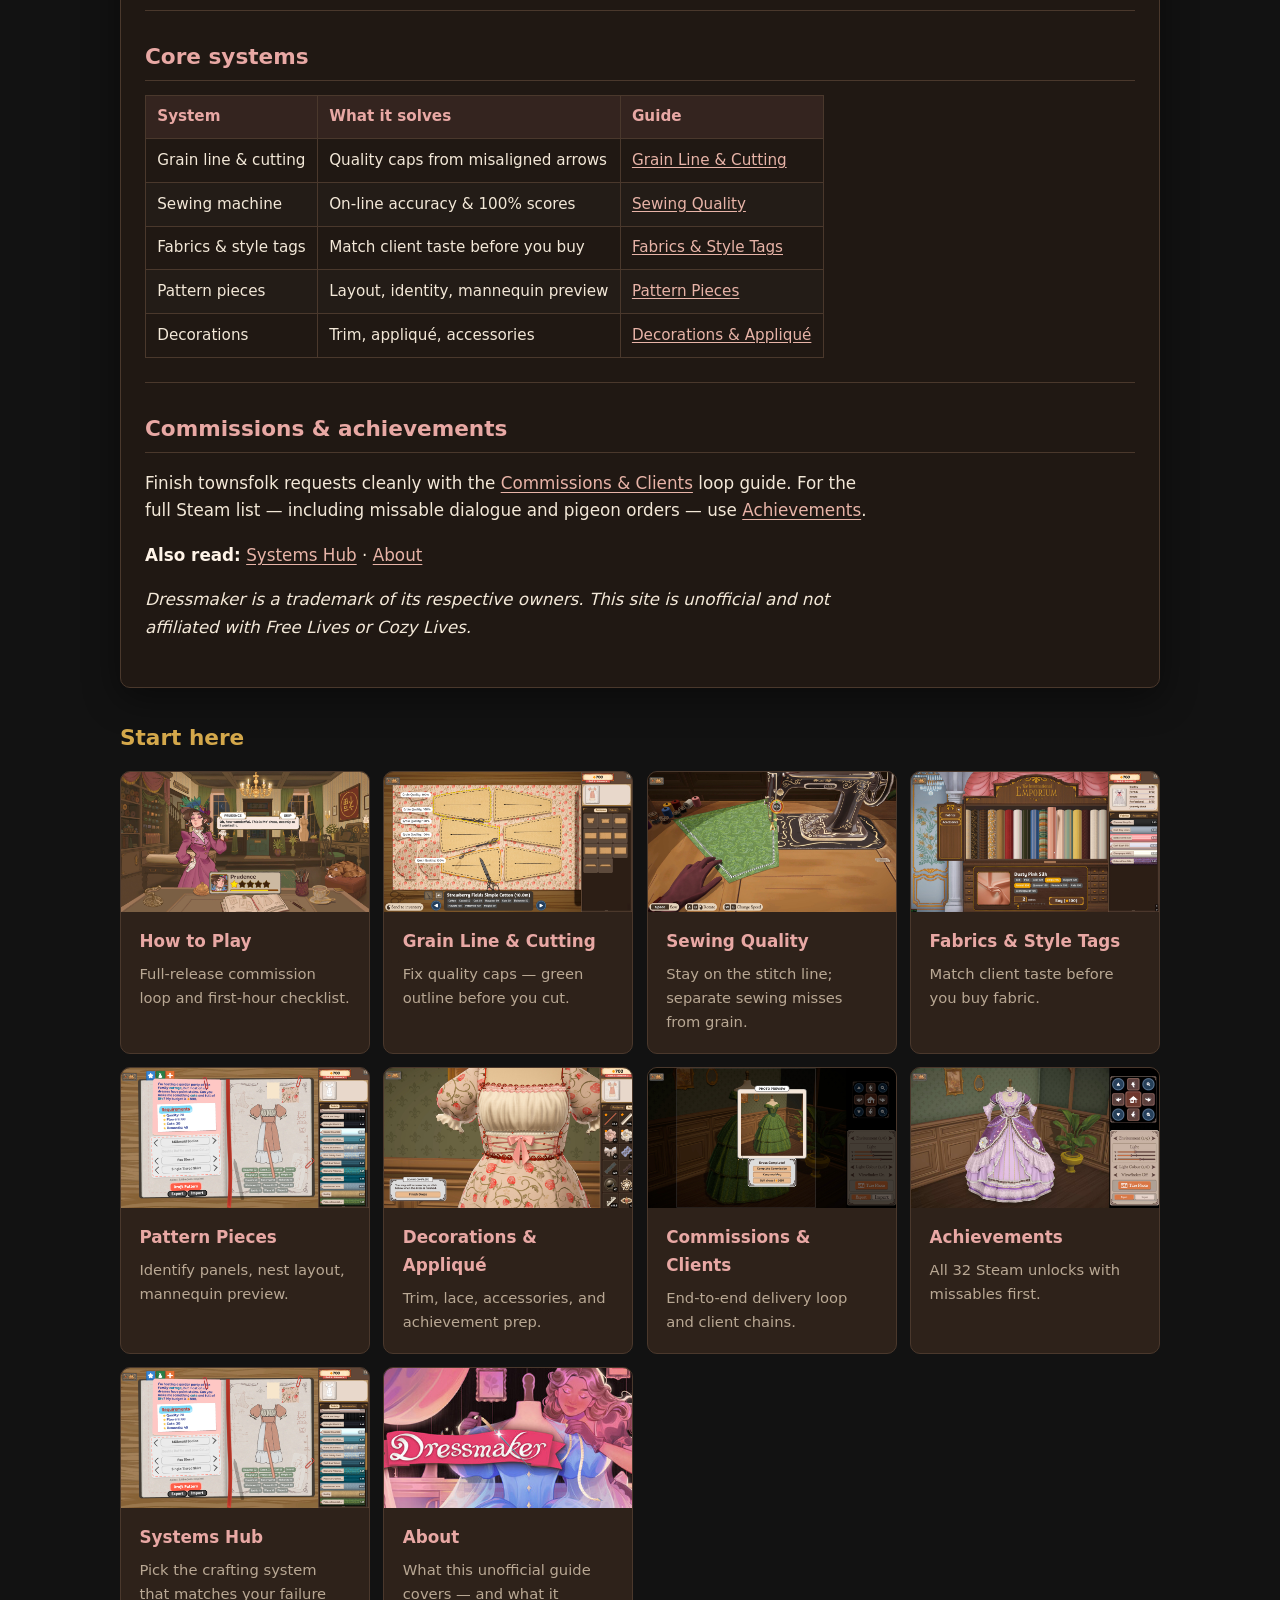
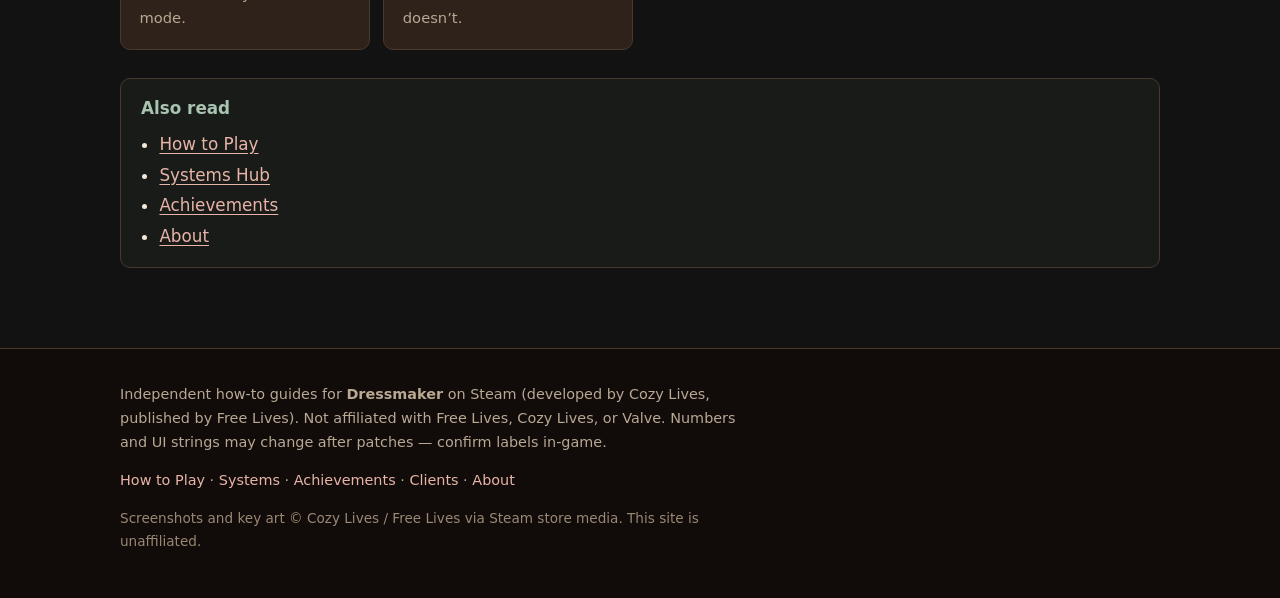
==== commit a29cd519: "SEO r1: achievements hidden/missable table, grain quality section, fabrics list table, beginner titl" ====
--- a/index.html
+++ b/index.html
@@ -5,22 +5,22 @@
 <meta charset="utf-8"/>
 <meta content="width=device-width, initial-scale=1" name="viewport"/>
 <title>Dressmaker Game Guide — How to Play, Grain, Quality &amp; Achievements (Steam)</title>
-<meta content="Independent English how-to guides for Dressmaker on Steam (Free Lives / Cozy Lives): commission loop, grain, sewing quality, fabrics, patterns, decorations, and all 32 achievements." name="description"/>
+<meta content="Independent English guides to Dressmaker on Steam: commission loop, grain, sewing quality, fabrics, patterns, decorations and all 32 achievements." name="description"/>
 <link href="https://dressmakerguide.world/" rel="canonical"/>
 <meta content="Dressmaker Game Guide — How to Play, Grain, Quality &amp; Achievements (Steam)" property="og:title"/>
-<meta content="Independent English how-to guides for Dressmaker on Steam (Free Lives / Cozy Lives): commission loop, grain, sewing quality, fabrics, patterns, decorations, and all 32 achievements." property="og:description"/>
+<meta content="Independent English guides to Dressmaker on Steam: commission loop, grain, sewing quality, fabrics, patterns, decorations and all 32 achievements." property="og:description"/>
 <meta content="website" property="og:type"/>
 <meta content="https://dressmakerguide.world/" property="og:url"/>
 <meta content="summary" name="twitter:card"/>
 <meta content="Dressmaker Game Guide — How to Play, Grain, Quality &amp; Achievements (Steam)" name="twitter:title"/>
-<meta content="Independent English how-to guides for Dressmaker on Steam (Free Lives / Cozy Lives): commission loop, grain, sewing quality, fabrics, patterns, decorations, and all 32 achievements." name="twitter:description"/>
+<meta content="Independent English guides to Dressmaker on Steam: commission loop, grain, sewing quality, fabrics, patterns, decorations and all 32 achievements." name="twitter:description"/>
 <meta content="index, follow" name="robots"/>
 <link rel="icon" href="/favicon.ico" sizes="any"/>
 <link rel="icon" type="image/png" sizes="32x32" href="/assets/favicon-32.png"/>
 <link rel="icon" type="image/png" sizes="16x16" href="/assets/favicon-16.png"/>
 <link rel="apple-touch-icon" href="/apple-touch-icon.png"/>
 <link href="assets/site.css" rel="stylesheet"/>
-<script type="application/ld+json">{"@context":"https://schema.org","@type":"WebPage","name":"Dressmaker Game Guide — How to Play, Grain, Quality & Achievements (Steam)","description":"Independent English how-to guides for Dressmaker on Steam (Free Lives / Cozy Lives): commission loop, grain, sewing quality, fabrics, patterns, decorations, and all 32 achievements.","url":"https://dressmakerguide.world/","isPartOf":{"@type":"WebSite","name":"Dressmaker Guide","url":"https://dressmakerguide.world/"}}</script>
+<script type="application/ld+json">{"@context":"https://schema.org","@type":"WebPage","name":"Dressmaker Game Guide — How to Play, Grain, Quality & Achievements (Steam)","description":"Independent English guides to Dressmaker on Steam: commission loop, grain, sewing quality, fabrics, patterns, decorations and all 32 achievements.","url":"https://dressmakerguide.world/","isPartOf":{"@type":"WebSite","name":"Dressmaker Guide","url":"https://dressmakerguide.world/"}}</script>
   <!-- Google tag (gtag.js) -->
   <script async src="https://www.googletagmanager.com/gtag/js?id=G-6XLYS569NV"></script>
   <script>
@@ -68,6 +68,7 @@
 </figure>
 <p>Independent English how-to guides for <strong>Dressmaker</strong> on Steam — the cozy dressmaking sim from <strong>Cozy Lives</strong>, published by <strong>Free Lives</strong>. Start with the full commission loop, then dig into the systems that actually decide quality and client satisfaction.</p>
 <p>This is a <strong>decision-guide hub</strong>, not a full wiki dump of every fabric SKU.</p>
+<p>Most failed dresses trace back to three stops: where the <a href="/dressmaker-pattern-pieces/">pattern pieces</a> sit on the fabric, how accurately you stitch at the <a href="/dressmaker-sewing-quality/">sewing machine</a>, and whether the result matches what the customer asked for in <a href="/dressmaker-commissions-clients/">commissions and client requests</a>.</p>
 <hr/>
 <h2>TL;DR — Start here</h2>
 <ol>
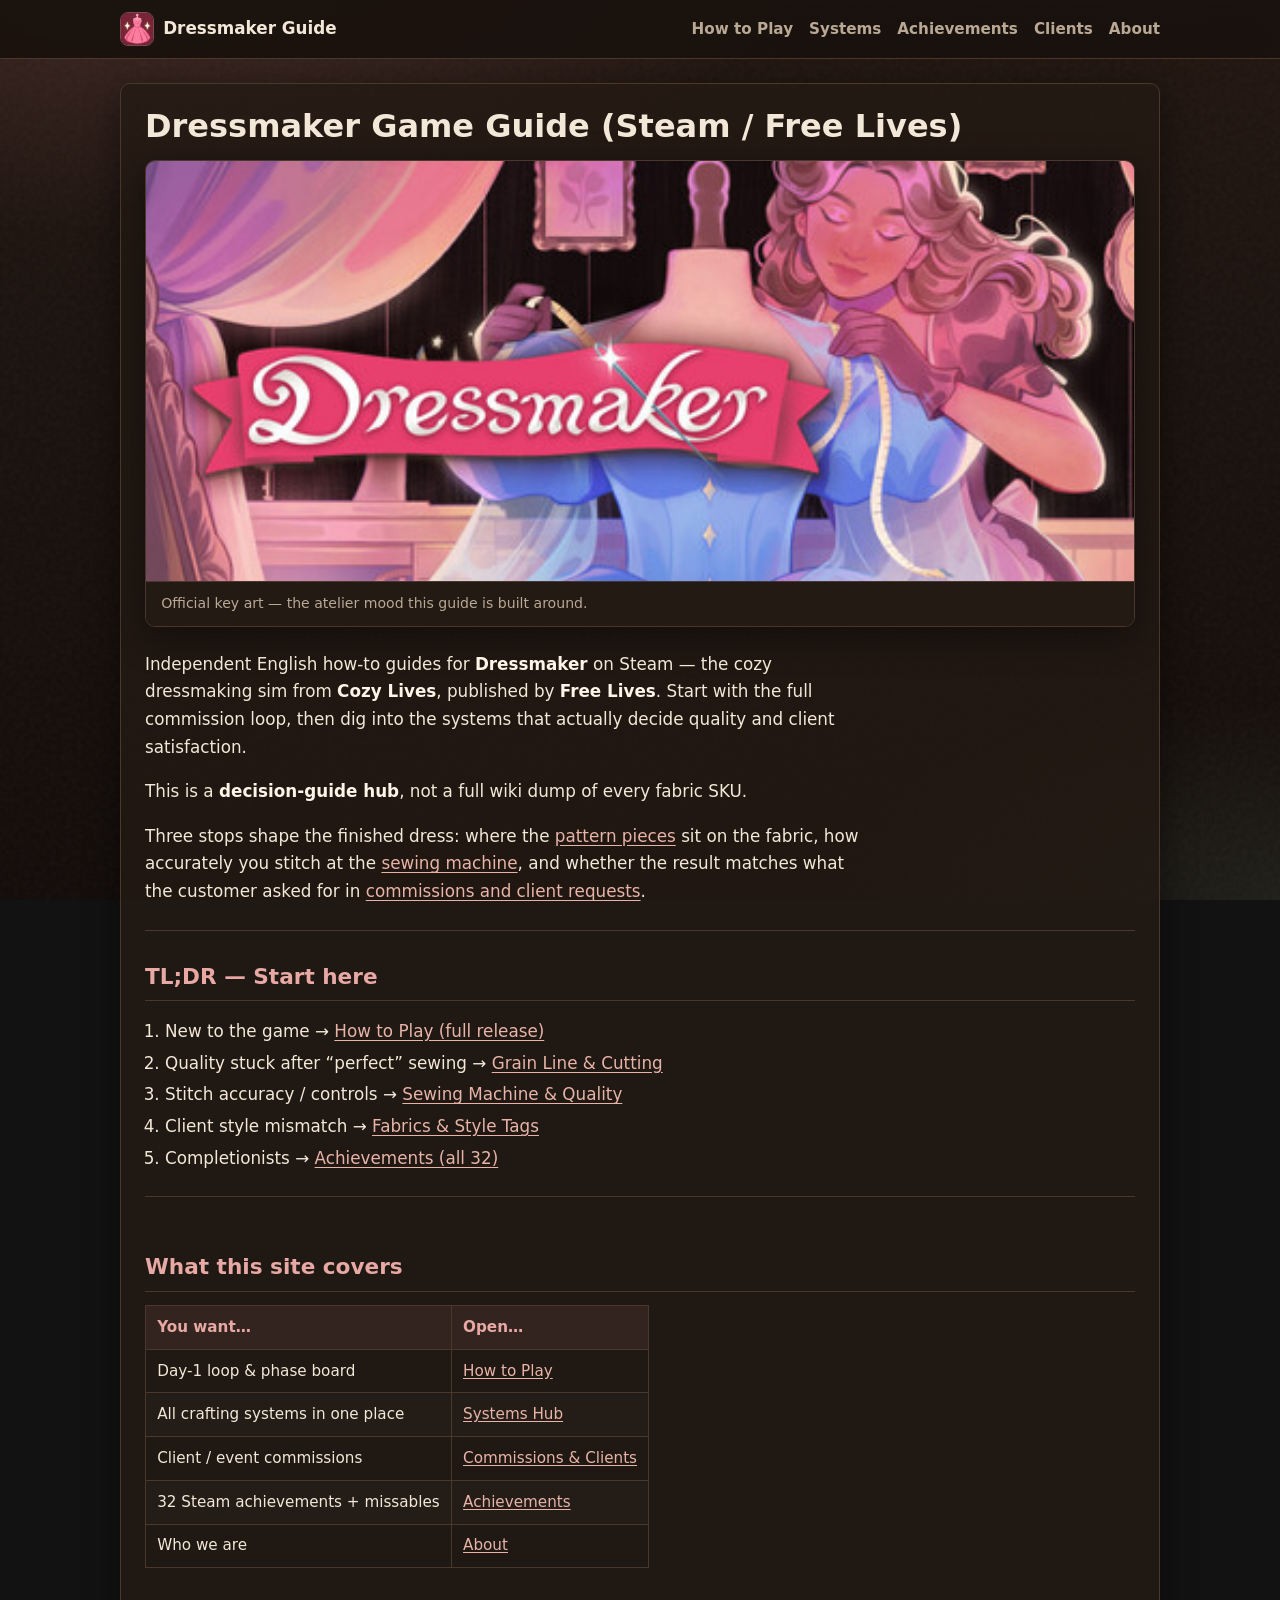
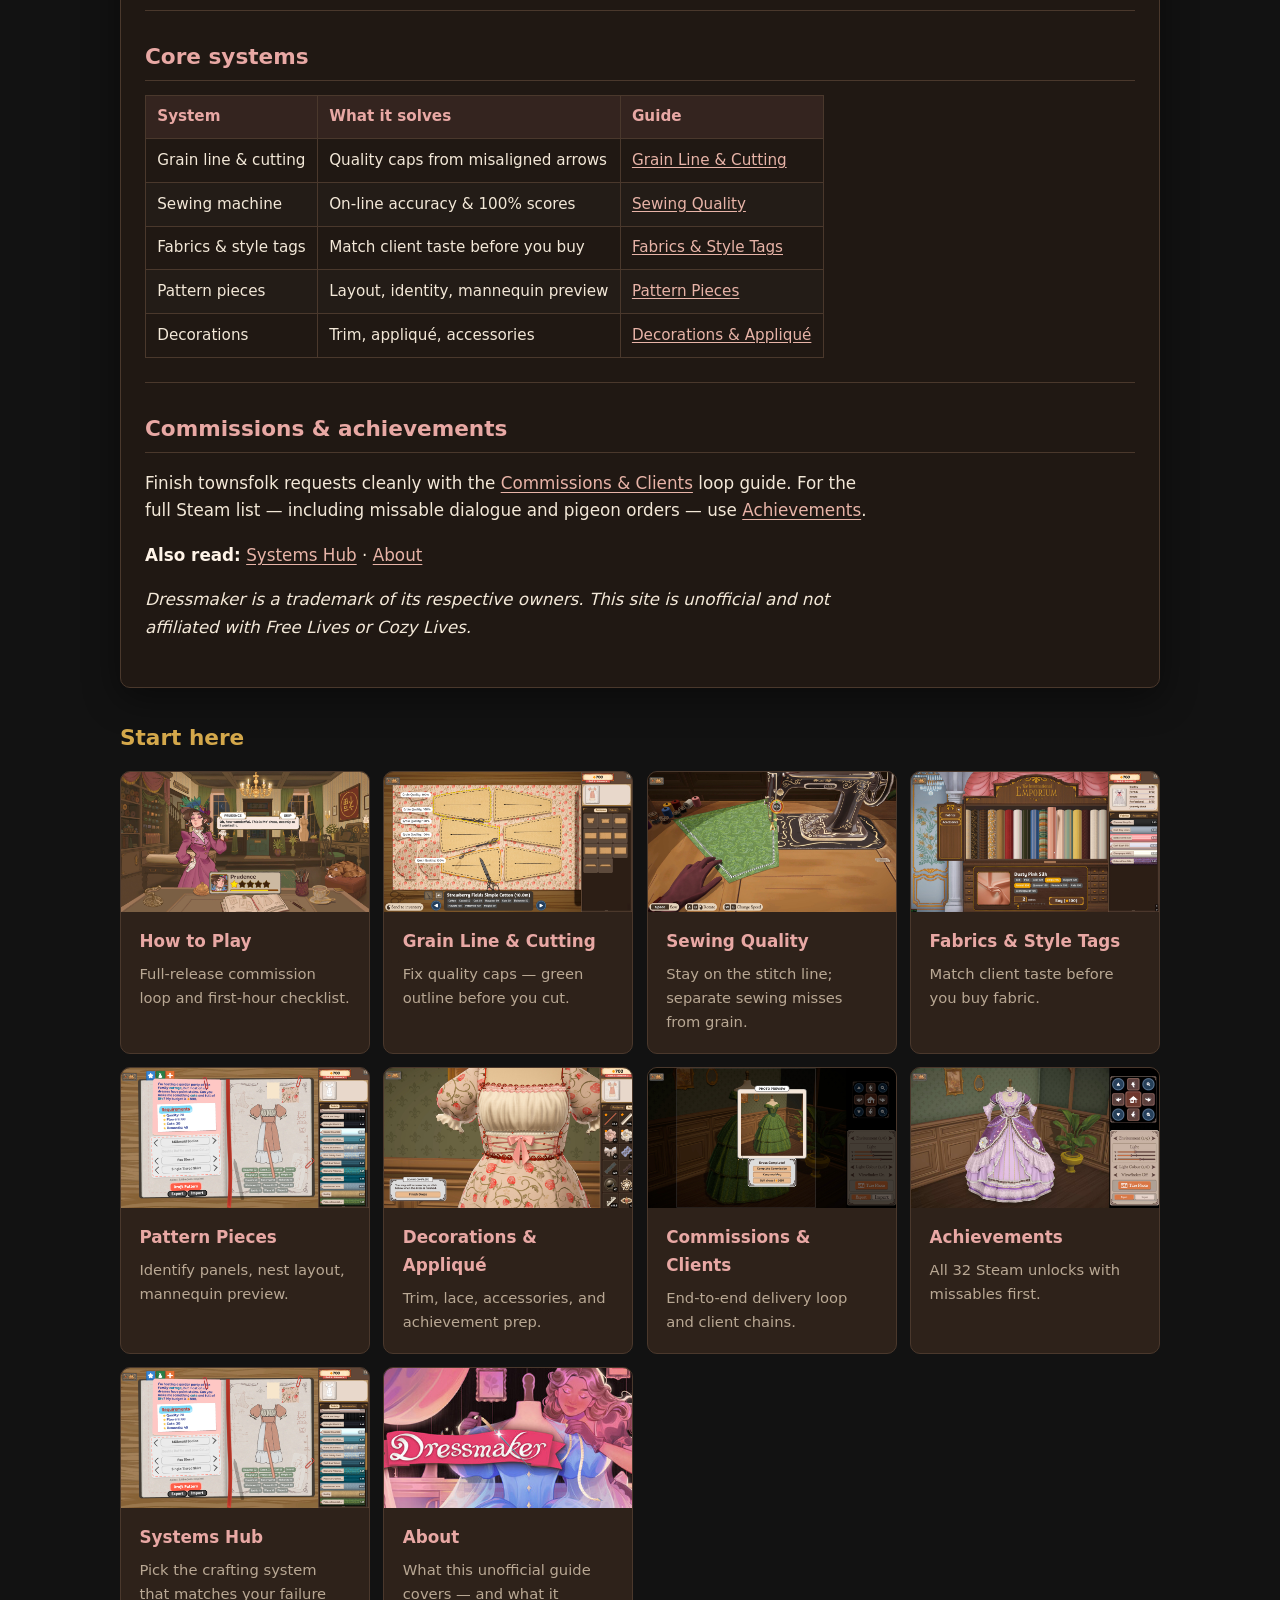
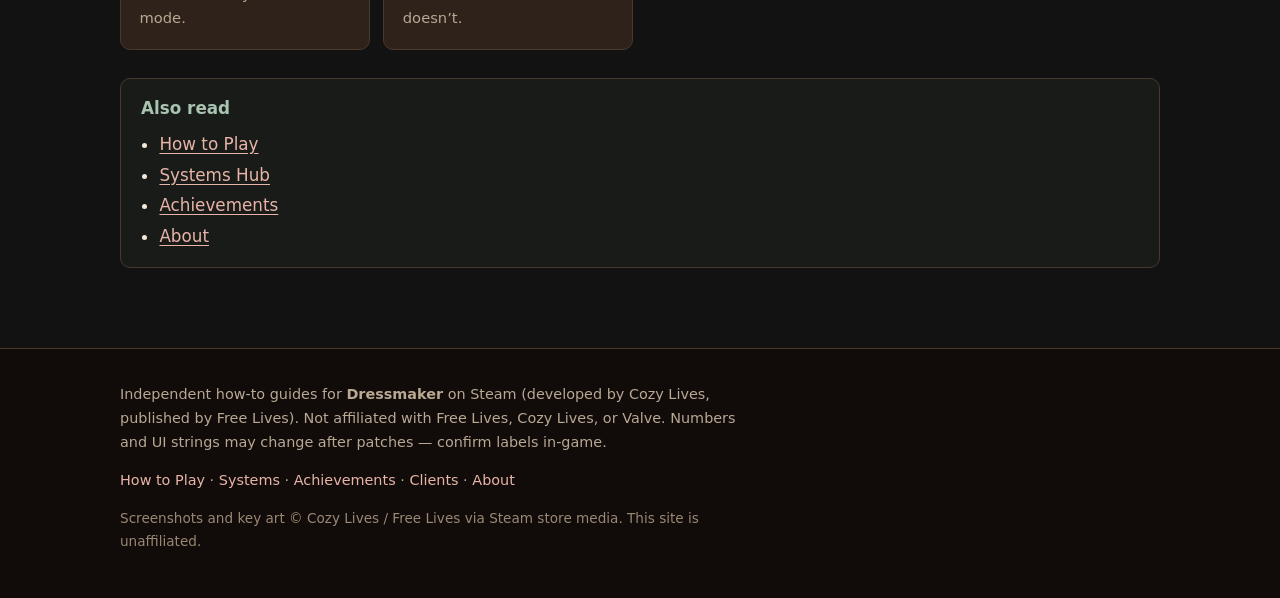
==== commit d7173437: "SEO r1b: QC fixes — You've Got Mail not missable, neutral legend, grain meta, home framing, as-of cl" ====
--- a/index.html
+++ b/index.html
@@ -68,7 +68,7 @@
 </figure>
 <p>Independent English how-to guides for <strong>Dressmaker</strong> on Steam — the cozy dressmaking sim from <strong>Cozy Lives</strong>, published by <strong>Free Lives</strong>. Start with the full commission loop, then dig into the systems that actually decide quality and client satisfaction.</p>
 <p>This is a <strong>decision-guide hub</strong>, not a full wiki dump of every fabric SKU.</p>
-<p>Most failed dresses trace back to three stops: where the <a href="/dressmaker-pattern-pieces/">pattern pieces</a> sit on the fabric, how accurately you stitch at the <a href="/dressmaker-sewing-quality/">sewing machine</a>, and whether the result matches what the customer asked for in <a href="/dressmaker-commissions-clients/">commissions and client requests</a>.</p>
+<p>Three stops shape the finished dress: where the <a href="/dressmaker-pattern-pieces/">pattern pieces</a> sit on the fabric, how accurately you stitch at the <a href="/dressmaker-sewing-quality/">sewing machine</a>, and whether the result matches what the customer asked for in <a href="/dressmaker-commissions-clients/">commissions and client requests</a>.</p>
 <hr/>
 <h2>TL;DR — Start here</h2>
 <ol>
--- a/assets/site.css
+++ b/assets/site.css
@@ -416,3 +416,10 @@
 @media (min-width: 740px) {
   .ad-slot--mobile-banner { display: none; }
 }
+
+/* Compact reference tables (fit 4 columns on small phones) */
+.guide table.table-compact th, .guide table.table-compact td { min-width: 0; }
+@media (max-width: 560px) {
+  .guide table.table-compact { font-size: 0.84rem; }
+  .guide table.table-compact th, .guide table.table-compact td { padding: 0.4rem 0.45rem; }
+}
